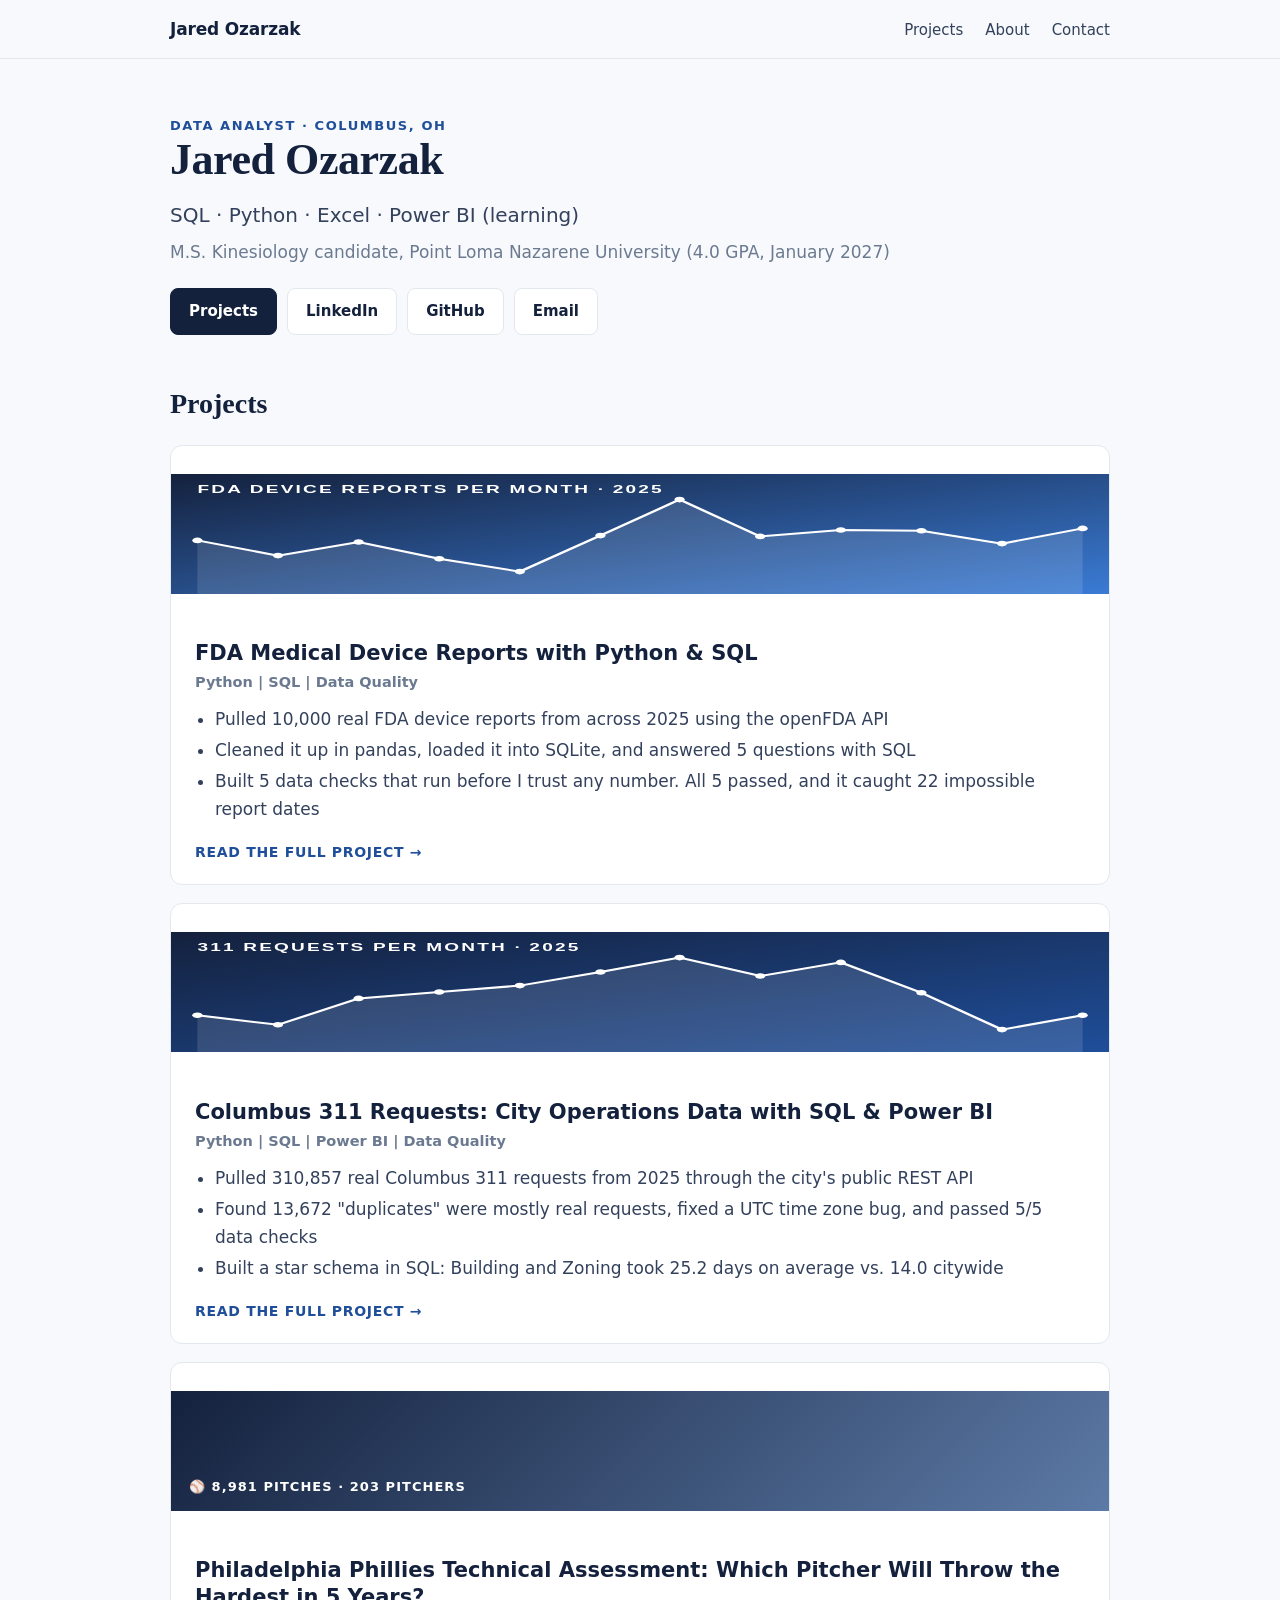
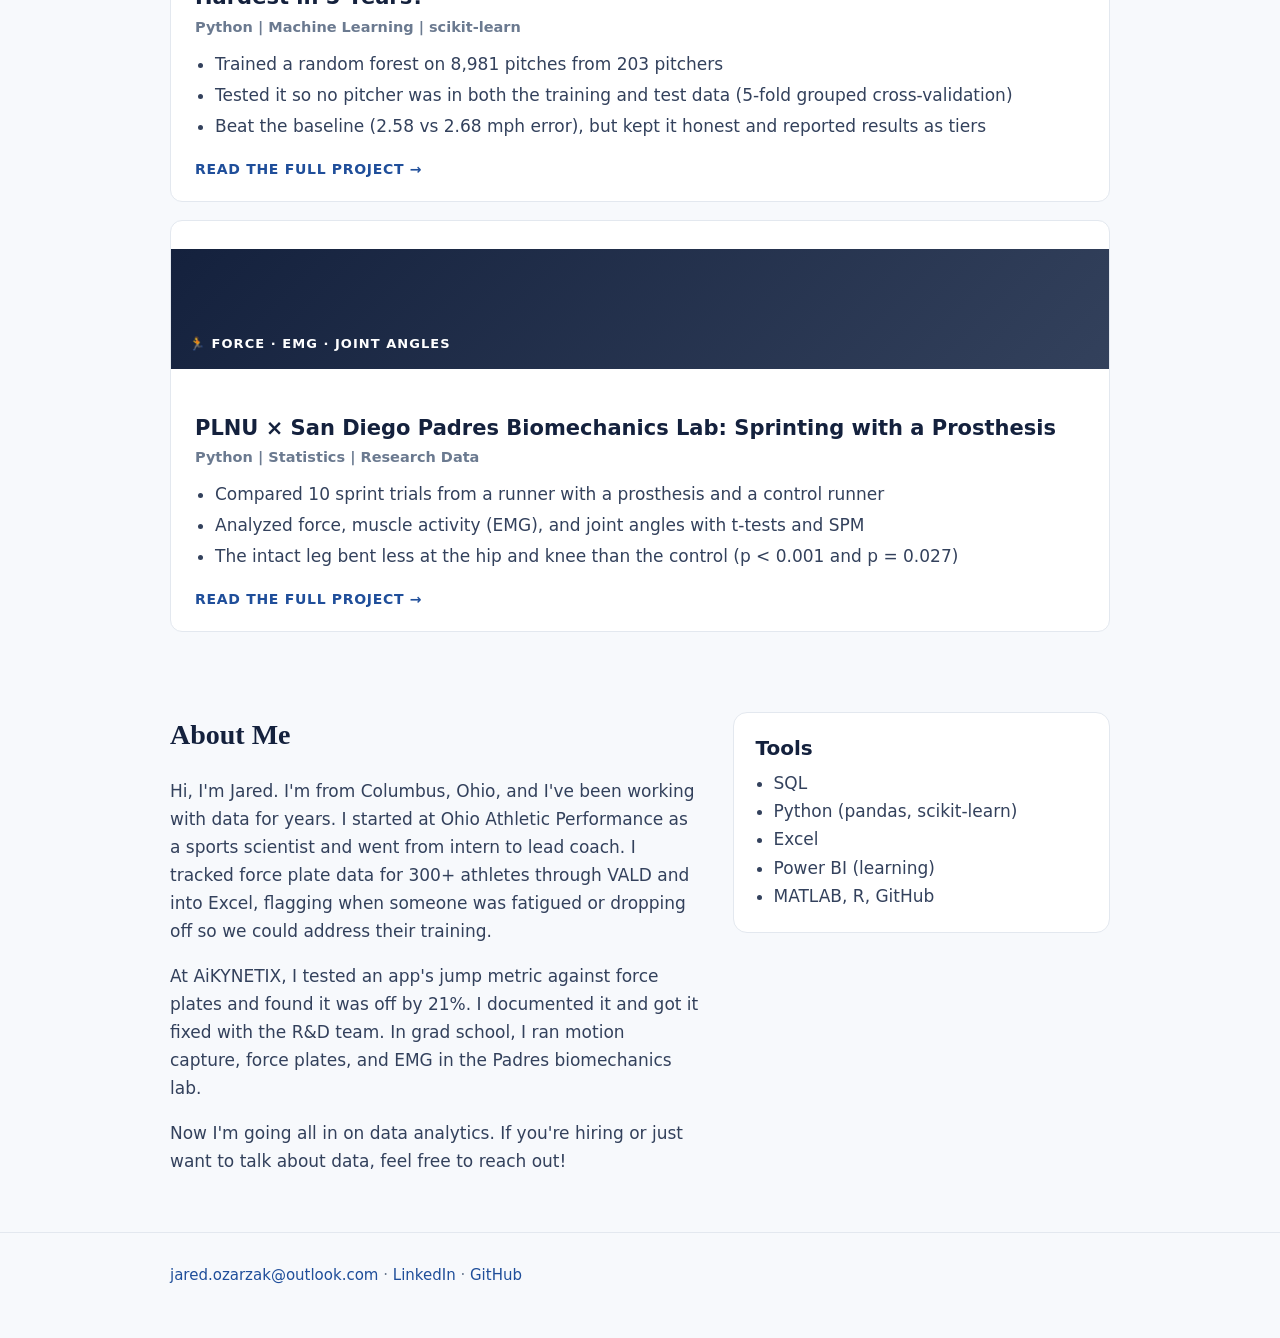
==== index.html @ 0d574fae "Update index.html" ====
<!doctype html><html lang="en"><head><meta charset="utf-8"><meta name="viewport" content="width=device-width,initial-scale=1">
<title>Jared Ozarzak | Data Analyst Portfolio</title><meta name="description" content="Jared Ozarzak's data projects: SQL, Python, Excel.">
<link rel="stylesheet" href="style.css"><style>.proj{padding:0;overflow:hidden}.proj>*:not(.pthumb){margin-left:24px;margin-right:24px}.proj>h3{margin-top:18px}.proj>.more{display:inline-block;margin-bottom:20px}.pthumb{display:block;width:100%;height:120px;margin:0}.pban{display:flex;align-items:flex-end;padding:14px 18px;color:#fff;font-weight:700;font-size:13px;letter-spacing:.08em;text-transform:uppercase}</style></head><body>
<nav><div class="wrap"><span class="brand">Jared Ozarzak</span><span class="links"><a href="#projects">Projects</a><a href="#about">About</a><a href="#contact">Contact</a></span></div></nav>

<header class="intro"><div class="wrap">
<div class="eyebrow">Data Analyst · Columbus, OH</div>
<h1>Jared Ozarzak</h1>
<p class="lead" style="margin:0 0 6px">SQL · Python · Excel · Power BI (learning)</p>
<p style="margin:0 0 22px;color:var(--muted)">M.S. Kinesiology candidate, Point Loma Nazarene University (4.0 GPA, January 2027)</p>
<div class="btns" style="margin-top:0"><a class="btn primary" href="#projects">Projects</a><a class="btn" href="https://www.linkedin.com/in/jared-ozarzak">LinkedIn</a><a class="btn" href="https://github.com/JaredOzarzak">GitHub</a><a class="btn" href="mailto:jared.ozarzak@outlook.com">Email</a></div>
</div></header>

<section id="projects" style="padding-top:20px"><div class="wrap"><h2>Projects</h2><div class="plist">

<div class="proj"><a href="fda.html" aria-hidden="true" tabindex="-1"><svg class="pthumb" viewBox="0 0 640 150" preserveAspectRatio="none" role="img" aria-label="Monthly FDA device reports, 2025"><defs><linearGradient id="g3a7bd5" x1="0" y1="0" x2="1" y2="1"><stop offset="0" stop-color="#14213d"/><stop offset="1" stop-color="#3a7bd5"/></linearGradient></defs><rect width="640" height="150" fill="url(#g3a7bd5)"/><path d="M18,83 L73,102 L128,85 L183,106 L238,122 L293,77 L347,32 L402,78 L457,70 L512,71 L567,87 L622,68 L622,150 L18,150 Z" fill="#fff" opacity=".12"/><path d="M18,83 L73,102 L128,85 L183,106 L238,122 L293,77 L347,32 L402,78 L457,70 L512,71 L567,87 L622,68" fill="none" stroke="#fff" stroke-width="2.5"/><circle cx="18" cy="83" r="3.5" fill="#fff"/><circle cx="73" cy="102" r="3.5" fill="#fff"/><circle cx="128" cy="85" r="3.5" fill="#fff"/><circle cx="183" cy="106" r="3.5" fill="#fff"/><circle cx="238" cy="122" r="3.5" fill="#fff"/><circle cx="293" cy="77" r="3.5" fill="#fff"/><circle cx="347" cy="32" r="3.5" fill="#fff"/><circle cx="402" cy="78" r="3.5" fill="#fff"/><circle cx="457" cy="70" r="3.5" fill="#fff"/><circle cx="512" cy="71" r="3.5" fill="#fff"/><circle cx="567" cy="87" r="3.5" fill="#fff"/><circle cx="622" cy="68" r="3.5" fill="#fff"/><text x="18" y="24" fill="#fff" font-size="13" font-weight="700" letter-spacing="1.5" font-family="Arial">FDA DEVICE REPORTS PER MONTH · 2025</text></svg></a><h3>FDA Medical Device Reports with Python &amp; SQL</h3>
<div class="tools">Python | SQL | Data Quality</div>
<ul><li>Pulled 10,000 real FDA device reports from across 2025 using the openFDA API</li>
<li>Cleaned it up in pandas, loaded it into SQLite, and answered 5 questions with SQL</li>
<li>Built 5 data checks that run before I trust any number. All 5 passed, and it caught 22 impossible report dates</li></ul>
<a class="more" href="fda.html">Read the full project →</a></div>

<div class="proj"><a href="311.html" aria-hidden="true" tabindex="-1"><svg class="pthumb" viewBox="0 0 640 150" preserveAspectRatio="none" role="img" aria-label="Monthly Columbus 311 requests, 2025"><defs><linearGradient id="g1f4e9a" x1="0" y1="0" x2="1" y2="1"><stop offset="0" stop-color="#14213d"/><stop offset="1" stop-color="#1f4e9a"/></linearGradient></defs><rect width="640" height="150" fill="url(#g1f4e9a)"/><path d="M18,104 L73,116 L128,83 L183,75 L238,67 L293,50 L347,32 L402,55 L457,38 L512,76 L567,122 L622,104 L622,150 L18,150 Z" fill="#fff" opacity=".12"/><path d="M18,104 L73,116 L128,83 L183,75 L238,67 L293,50 L347,32 L402,55 L457,38 L512,76 L567,122 L622,104" fill="none" stroke="#fff" stroke-width="2.5"/><circle cx="18" cy="104" r="3.5" fill="#fff"/><circle cx="73" cy="116" r="3.5" fill="#fff"/><circle cx="128" cy="83" r="3.5" fill="#fff"/><circle cx="183" cy="75" r="3.5" fill="#fff"/><circle cx="238" cy="67" r="3.5" fill="#fff"/><circle cx="293" cy="50" r="3.5" fill="#fff"/><circle cx="347" cy="32" r="3.5" fill="#fff"/><circle cx="402" cy="55" r="3.5" fill="#fff"/><circle cx="457" cy="38" r="3.5" fill="#fff"/><circle cx="512" cy="76" r="3.5" fill="#fff"/><circle cx="567" cy="122" r="3.5" fill="#fff"/><circle cx="622" cy="104" r="3.5" fill="#fff"/><text x="18" y="24" fill="#fff" font-size="13" font-weight="700" letter-spacing="1.5" font-family="Arial">311 REQUESTS PER MONTH · 2025</text></svg></a><h3>Columbus 311 Requests: City Operations Data with SQL &amp; Power BI</h3>
<div class="tools">Python | SQL | Power BI | Data Quality</div>
<ul><li>Pulled 310,857 real Columbus 311 requests from 2025 through the city's public REST API</li>
<li>Found 13,672 "duplicates" were mostly real requests, fixed a UTC time zone bug, and passed 5/5 data checks</li>
<li>Built a star schema in SQL: Building and Zoning took 25.2 days on average vs. 14.0 citywide</li></ul>
<a class="more" href="311.html">Read the full project →</a></div>

<div class="proj"><a href="velocity.html" aria-hidden="true" tabindex="-1"><div class="pthumb pban" style="background:linear-gradient(135deg,#14213d,#5c7aa6)"><span>⚾ 8,981 pitches · 203 pitchers</span></div></a><h3>Philadelphia Phillies Technical Assessment: Which Pitcher Will Throw the Hardest in 5 Years?</h3>
<div class="tools">Python | Machine Learning | scikit-learn</div>
<ul><li>Trained a random forest on 8,981 pitches from 203 pitchers</li>
<li>Tested it so no pitcher was in both the training and test data (5-fold grouped cross-validation)</li>
<li>Beat the baseline (2.58 vs 2.68 mph error), but kept it honest and reported results as tiers</li></ul>
<a class="more" href="velocity.html">Read the full project →</a></div>

<div class="proj"><a href="sprint.html" aria-hidden="true" tabindex="-1"><div class="pthumb pban" style="background:linear-gradient(135deg,#14213d,#33415c)"><span>🏃 Force · EMG · joint angles</span></div></a><h3>PLNU × San Diego Padres Biomechanics Lab: Sprinting with a Prosthesis</h3>
<div class="tools">Python | Statistics | Research Data</div>
<ul><li>Compared 10 sprint trials from a runner with a prosthesis and a control runner</li>
<li>Analyzed force, muscle activity (EMG), and joint angles with t-tests and SPM</li>
<li>The intact leg bent less at the hip and knee than the control (p &lt; 0.001 and p = 0.027)</li></ul>
<a class="more" href="sprint.html">Read the full project →</a></div>

</div></div></section>

<section id="about"><div class="wrap about">
<div><h2>About Me</h2>
<p>Hi, I'm Jared. I'm from Columbus, Ohio, and I've been working with data for years. I started at Ohio Athletic Performance as a sports scientist and went from intern to lead coach. I tracked force plate data for 300+ athletes through VALD and into Excel, flagging when someone was fatigued or dropping off so we could address their training.</p>
<p>At AiKYNETIX, I tested an app's jump metric against force plates and found it was off by 21%. I documented it and got it fixed with the R&amp;D team. In grad school, I ran motion capture, force plates, and EMG in the Padres biomechanics lab.</p>
<p>Now I'm going all in on data analytics. If you're hiring or just want to talk about data, feel free to reach out!</p></div>
<div class="panel"><h3>Tools</h3><ul><li>SQL</li><li>Python (pandas, scikit-learn)</li><li>Excel</li><li>Power BI (learning)</li><li>MATLAB, R, GitHub</li></ul></div>
</div></section>

<footer id="contact"><div class="wrap"><a href="mailto:jared.ozarzak@outlook.com">jared.ozarzak@outlook.com</a> · <a href="https://www.linkedin.com/in/jared-ozarzak">LinkedIn</a> · <a href="https://github.com/JaredOzarzak">GitHub</a></div></footer>
</body></html>
---- style.css ----
:root{--ink:#14213d;--body:#33415c;--muted:#6b7a90;--line:#e3e8ef;--bg:#f7f9fc;--card:#fff;--accent:#1f4e9a;--accent2:#e8eef9}
*{box-sizing:border-box}html{scroll-behavior:smooth}
body{margin:0;font:17px/1.65 "Inter",system-ui,-apple-system,Segoe UI,Arial,sans-serif;color:var(--body);background:var(--bg)}
a{color:var(--accent);text-decoration:none}a:hover{text-decoration:underline}
.wrap{max-width:980px;margin:0 auto;padding:0 20px}
nav{position:sticky;top:0;background:rgba(247,249,252,.92);backdrop-filter:blur(8px);border-bottom:1px solid var(--line);z-index:5}
nav .wrap{display:flex;justify-content:space-between;align-items:center;height:58px}
nav .brand{font-weight:700;color:var(--ink);letter-spacing:-.01em}
nav .links a{margin-left:22px;color:var(--body);font-size:15px}
header.hero{padding:72px 0 48px}
.eyebrow{font-size:13px;letter-spacing:.12em;text-transform:uppercase;color:var(--accent);font-weight:700}
h1{font-family:Georgia,serif;color:var(--ink);font-size:clamp(34px,6vw,52px);line-height:1.1;margin:10px 0 16px;letter-spacing:-.01em}
h2{font-family:Georgia,serif;color:var(--ink);font-size:28px;margin:0 0 18px}
h3{color:var(--ink);font-size:20px;margin:0 0 8px;line-height:1.3}
.lead{font-size:20px;max-width:680px;color:var(--body)}
.btns{display:flex;flex-wrap:wrap;gap:10px;margin-top:26px}
.btn{display:inline-block;padding:10px 18px;border-radius:8px;border:1px solid var(--line);background:#fff;color:var(--ink);font-weight:600;font-size:15px}
.btn.primary{background:var(--ink);color:#fff;border-color:var(--ink)}
.btn:hover{text-decoration:none;transform:translateY(-1px)}
section{padding:40px 0}
.grid{display:grid;grid-template-columns:repeat(auto-fit,minmax(280px,1fr));gap:22px}
.card{background:var(--card);border:1px solid var(--line);border-radius:14px;overflow:hidden;display:flex;flex-direction:column;transition:.15s}
.card:hover{box-shadow:0 10px 30px rgba(20,33,61,.08);transform:translateY(-2px)}
.thumb{height:150px;display:flex;align-items:flex-end;padding:16px;color:#fff;font-weight:700;font-size:14px;letter-spacing:.06em;text-transform:uppercase}
.t1{background:linear-gradient(135deg,#14213d,#1f4e9a)}.t2{background:linear-gradient(135deg,#1f4e9a,#3a7bd5)}.t3{background:linear-gradient(135deg,#33415c,#5c7aa6)}
.card .body{padding:20px;flex:1;display:flex;flex-direction:column}
.card p{margin:0 0 14px;font-size:15.5px}
.tags{display:flex;flex-wrap:wrap;gap:6px;margin:0 0 16px}
.tag{font-size:12.5px;background:var(--accent2);color:var(--accent);padding:3px 9px;border-radius:999px;font-weight:600}
.card .more{margin-top:auto;font-weight:600}
.about{display:grid;grid-template-columns:1.4fr 1fr;gap:34px}
@media(max-width:760px){.about{grid-template-columns:1fr}nav .links a{margin-left:14px}}
.panel{align-self:start;background:#fff;border:1px solid var(--line);border-radius:14px;padding:22px}
.panel ul{margin:0;padding-left:18px}
footer{border-top:1px solid var(--line);padding:30px 0 50px;color:var(--muted);font-size:15px}
/* case study */
article{max-width:760px;margin:0 auto;padding:40px 20px 60px}
article h2{font-size:24px;margin:42px 0 12px}
article .step{font-size:12px;letter-spacing:.12em;text-transform:uppercase;color:var(--muted);font-weight:700;display:block;margin-bottom:4px}
.hero-img{width:100%;border:1px solid var(--line);border-radius:12px;background:#fff;margin:22px 0}
.callout{background:var(--accent2);border-left:4px solid var(--accent);padding:16px 18px;border-radius:8px;margin:18px 0}
pre{background:#14213d;color:#e8eef9;padding:16px;border-radius:10px;overflow-x:auto;font-size:14px;line-height:1.5}
.fill{background:#fff3b0;padding:0 4px;border-radius:4px;font-weight:700}
table{border-collapse:collapse;width:100%;font-size:15px;margin:12px 0}td,th{border-bottom:1px solid var(--line);padding:8px 6px;text-align:left}
.back{font-weight:600}
/* v2: simple intro + project list (Avery example style) */
.intro{padding:56px 0 26px}.intro h1{font-size:clamp(32px,5vw,44px);margin:0 0 14px}
.facts{list-style:none;padding:0;margin:0 0 22px;font-size:17px}.facts li{margin:4px 0}
.plist{display:flex;flex-direction:column;gap:18px}
.proj{background:#fff;border:1px solid var(--line);border-radius:12px;padding:22px 24px}
.proj h3{font-size:21px;margin:0 0 4px}.proj .tools{color:var(--muted);font-size:14.5px;font-weight:600;margin-bottom:10px}
.proj ul{margin:0 0 14px;padding-left:20px}.proj li{margin:3px 0}
.proj .more{font-weight:700;font-size:14px;letter-spacing:.05em;text-transform:uppercase}
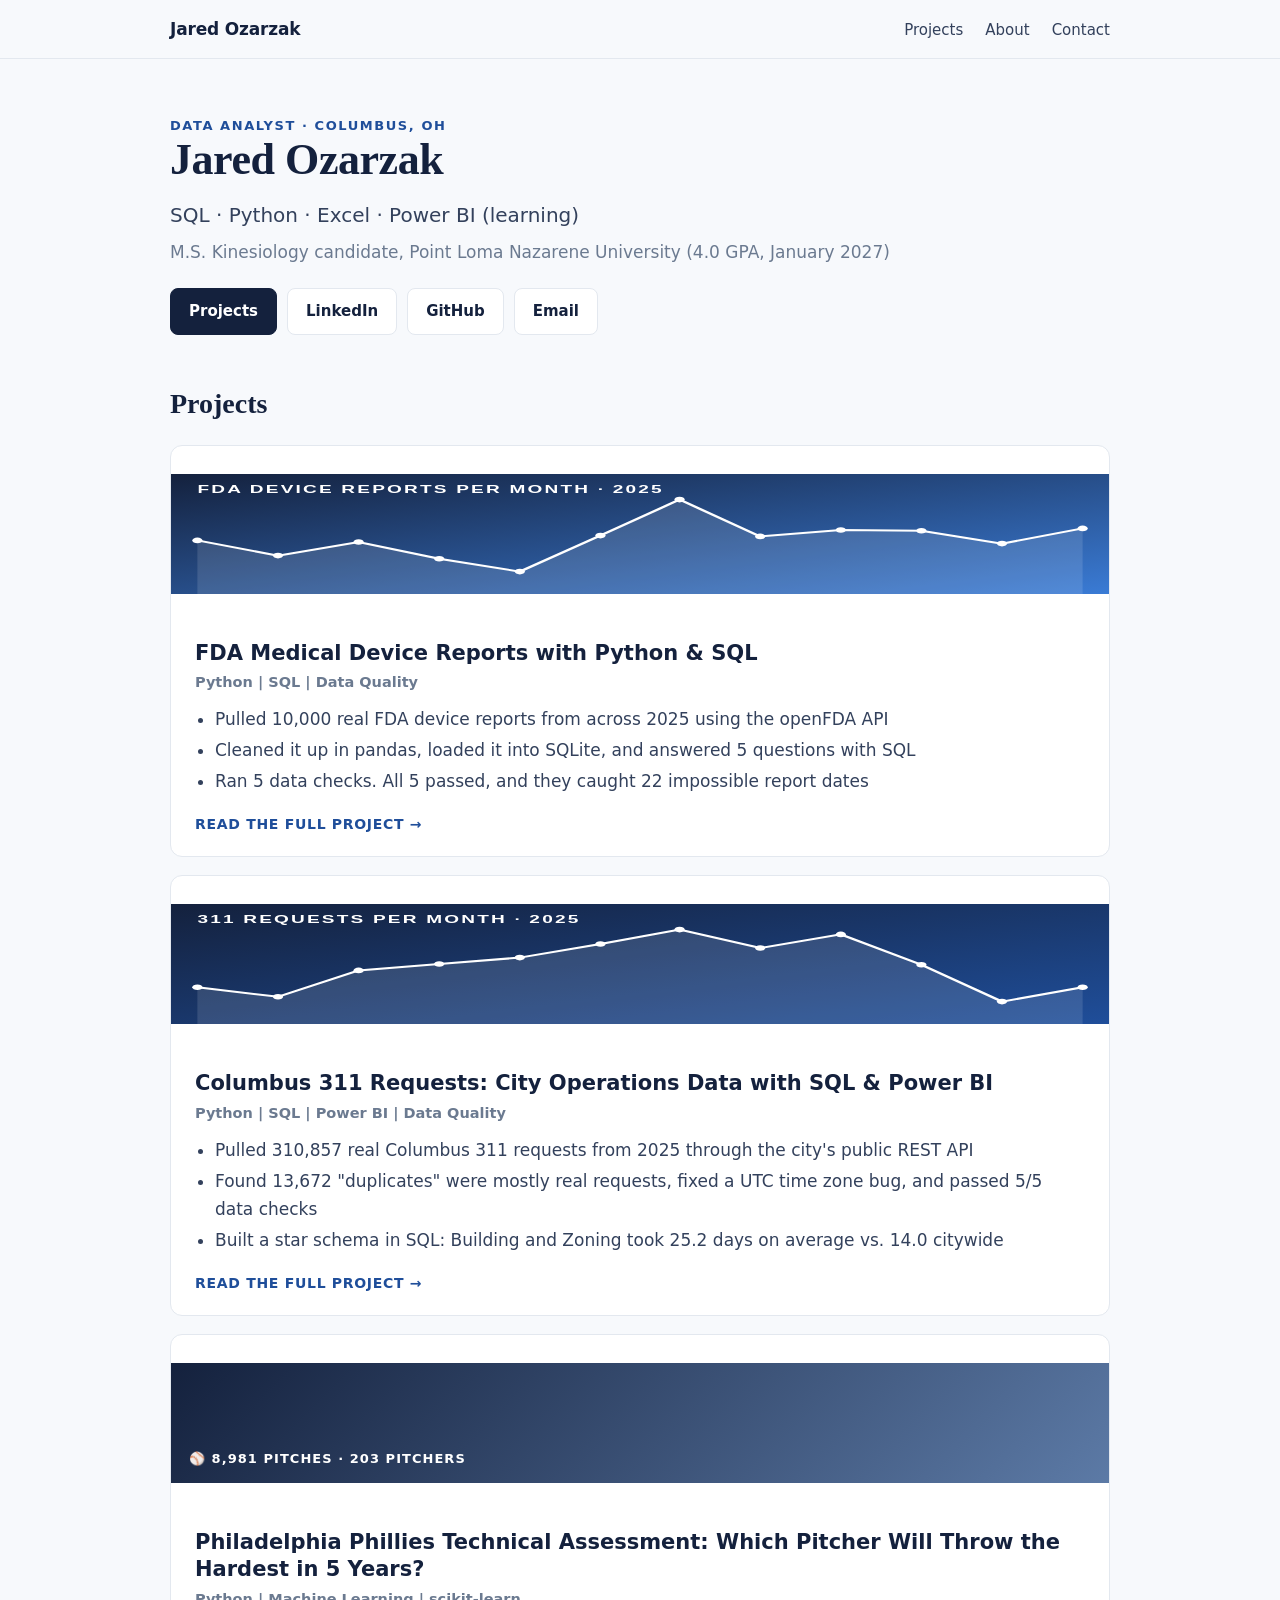
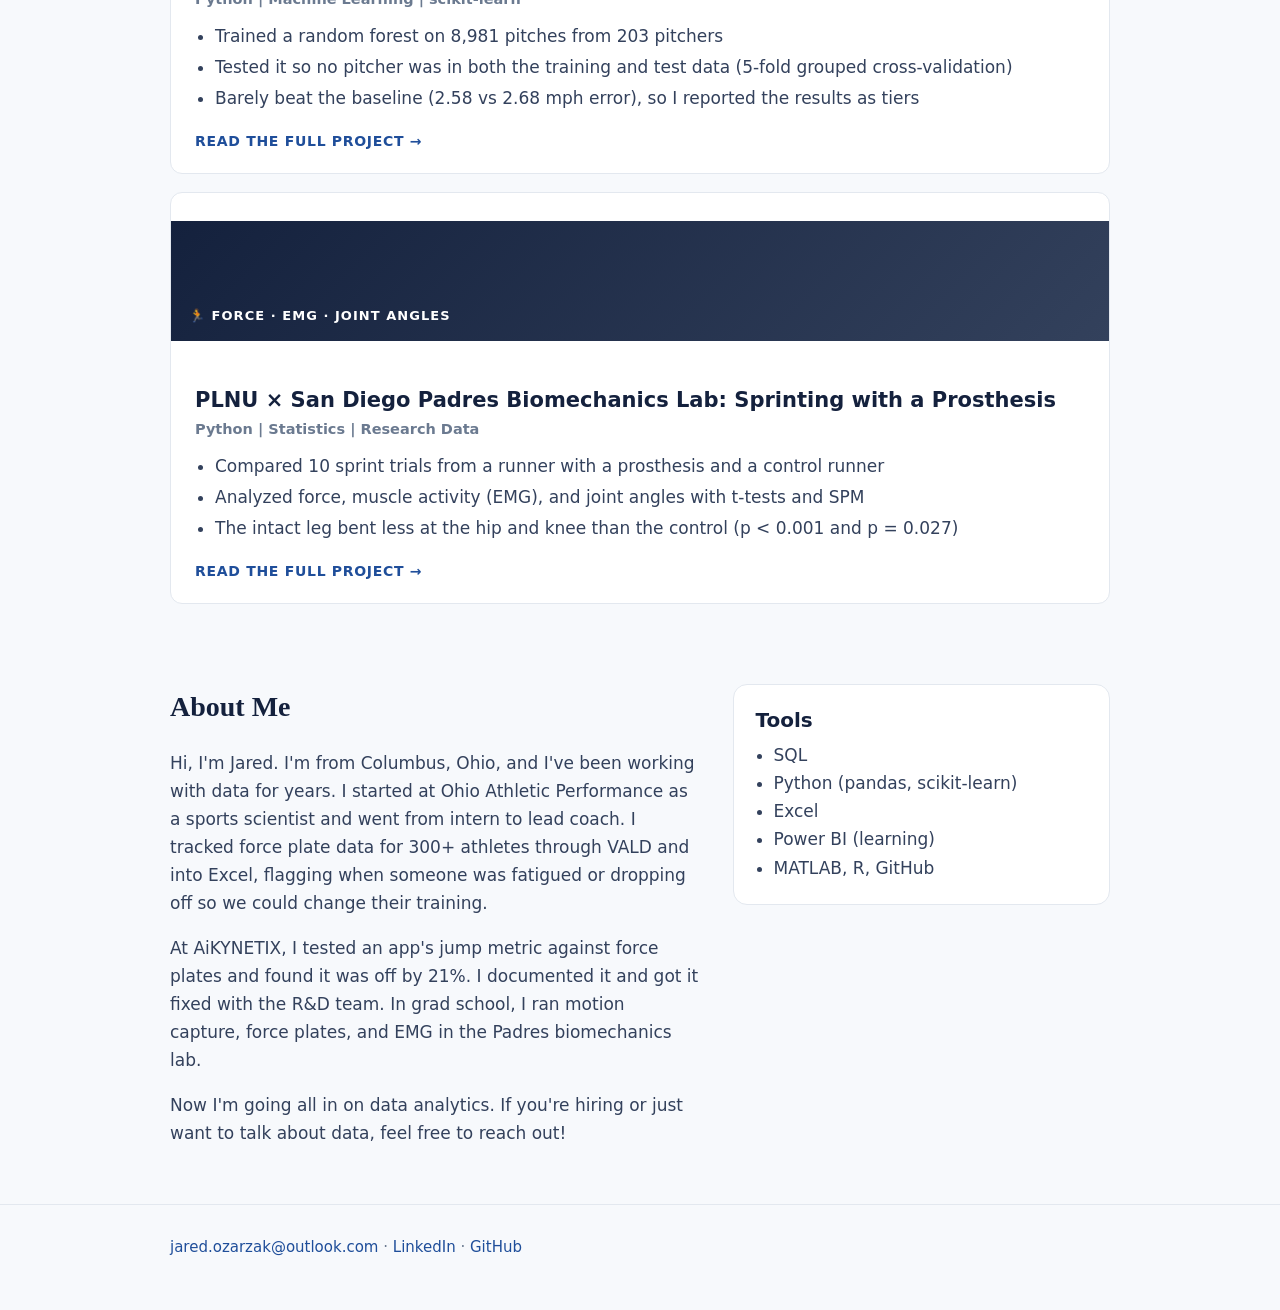
==== commit 0d8e7822: "Update index.html" ====
--- a/index.html
+++ b/index.html
@@ -17,7 +17,7 @@
 <div class="tools">Python | SQL | Data Quality</div>
 <ul><li>Pulled 10,000 real FDA device reports from across 2025 using the openFDA API</li>
 <li>Cleaned it up in pandas, loaded it into SQLite, and answered 5 questions with SQL</li>
-<li>Built 5 data checks that run before I trust any number. All 5 passed, and it caught 22 impossible report dates</li></ul>
+<li>Ran 5 data checks. All 5 passed, and they caught 22 impossible report dates</li></ul>
 <a class="more" href="fda.html">Read the full project →</a></div>
 
 <div class="proj"><a href="311.html" aria-hidden="true" tabindex="-1"><svg class="pthumb" viewBox="0 0 640 150" preserveAspectRatio="none" role="img" aria-label="Monthly Columbus 311 requests, 2025"><defs><linearGradient id="g1f4e9a" x1="0" y1="0" x2="1" y2="1"><stop offset="0" stop-color="#14213d"/><stop offset="1" stop-color="#1f4e9a"/></linearGradient></defs><rect width="640" height="150" fill="url(#g1f4e9a)"/><path d="M18,104 L73,116 L128,83 L183,75 L238,67 L293,50 L347,32 L402,55 L457,38 L512,76 L567,122 L622,104 L622,150 L18,150 Z" fill="#fff" opacity=".12"/><path d="M18,104 L73,116 L128,83 L183,75 L238,67 L293,50 L347,32 L402,55 L457,38 L512,76 L567,122 L622,104" fill="none" stroke="#fff" stroke-width="2.5"/><circle cx="18" cy="104" r="3.5" fill="#fff"/><circle cx="73" cy="116" r="3.5" fill="#fff"/><circle cx="128" cy="83" r="3.5" fill="#fff"/><circle cx="183" cy="75" r="3.5" fill="#fff"/><circle cx="238" cy="67" r="3.5" fill="#fff"/><circle cx="293" cy="50" r="3.5" fill="#fff"/><circle cx="347" cy="32" r="3.5" fill="#fff"/><circle cx="402" cy="55" r="3.5" fill="#fff"/><circle cx="457" cy="38" r="3.5" fill="#fff"/><circle cx="512" cy="76" r="3.5" fill="#fff"/><circle cx="567" cy="122" r="3.5" fill="#fff"/><circle cx="622" cy="104" r="3.5" fill="#fff"/><text x="18" y="24" fill="#fff" font-size="13" font-weight="700" letter-spacing="1.5" font-family="Arial">311 REQUESTS PER MONTH · 2025</text></svg></a><h3>Columbus 311 Requests: City Operations Data with SQL &amp; Power BI</h3>
@@ -31,7 +31,7 @@
 <div class="tools">Python | Machine Learning | scikit-learn</div>
 <ul><li>Trained a random forest on 8,981 pitches from 203 pitchers</li>
 <li>Tested it so no pitcher was in both the training and test data (5-fold grouped cross-validation)</li>
-<li>Beat the baseline (2.58 vs 2.68 mph error), but kept it honest and reported results as tiers</li></ul>
+<li>Barely beat the baseline (2.58 vs 2.68 mph error), so I reported the results as tiers</li></ul>
 <a class="more" href="velocity.html">Read the full project →</a></div>
 
 <div class="proj"><a href="sprint.html" aria-hidden="true" tabindex="-1"><div class="pthumb pban" style="background:linear-gradient(135deg,#14213d,#33415c)"><span>🏃 Force · EMG · joint angles</span></div></a><h3>PLNU × San Diego Padres Biomechanics Lab: Sprinting with a Prosthesis</h3>
@@ -45,7 +45,7 @@
 
 <section id="about"><div class="wrap about">
 <div><h2>About Me</h2>
-<p>Hi, I'm Jared. I'm from Columbus, Ohio, and I've been working with data for years. I started at Ohio Athletic Performance as a sports scientist and went from intern to lead coach. I tracked force plate data for 300+ athletes through VALD and into Excel, flagging when someone was fatigued or dropping off so we could address their training.</p>
+<p>Hi, I'm Jared. I'm from Columbus, Ohio, and I've been working with data for years. I started at Ohio Athletic Performance as a sports scientist and went from intern to lead coach. I tracked force plate data for 300+ athletes through VALD and into Excel, flagging when someone was fatigued or dropping off so we could change their training.</p>
 <p>At AiKYNETIX, I tested an app's jump metric against force plates and found it was off by 21%. I documented it and got it fixed with the R&amp;D team. In grad school, I ran motion capture, force plates, and EMG in the Padres biomechanics lab.</p>
 <p>Now I'm going all in on data analytics. If you're hiring or just want to talk about data, feel free to reach out!</p></div>
 <div class="panel"><h3>Tools</h3><ul><li>SQL</li><li>Python (pandas, scikit-learn)</li><li>Excel</li><li>Power BI (learning)</li><li>MATLAB, R, GitHub</li></ul></div>
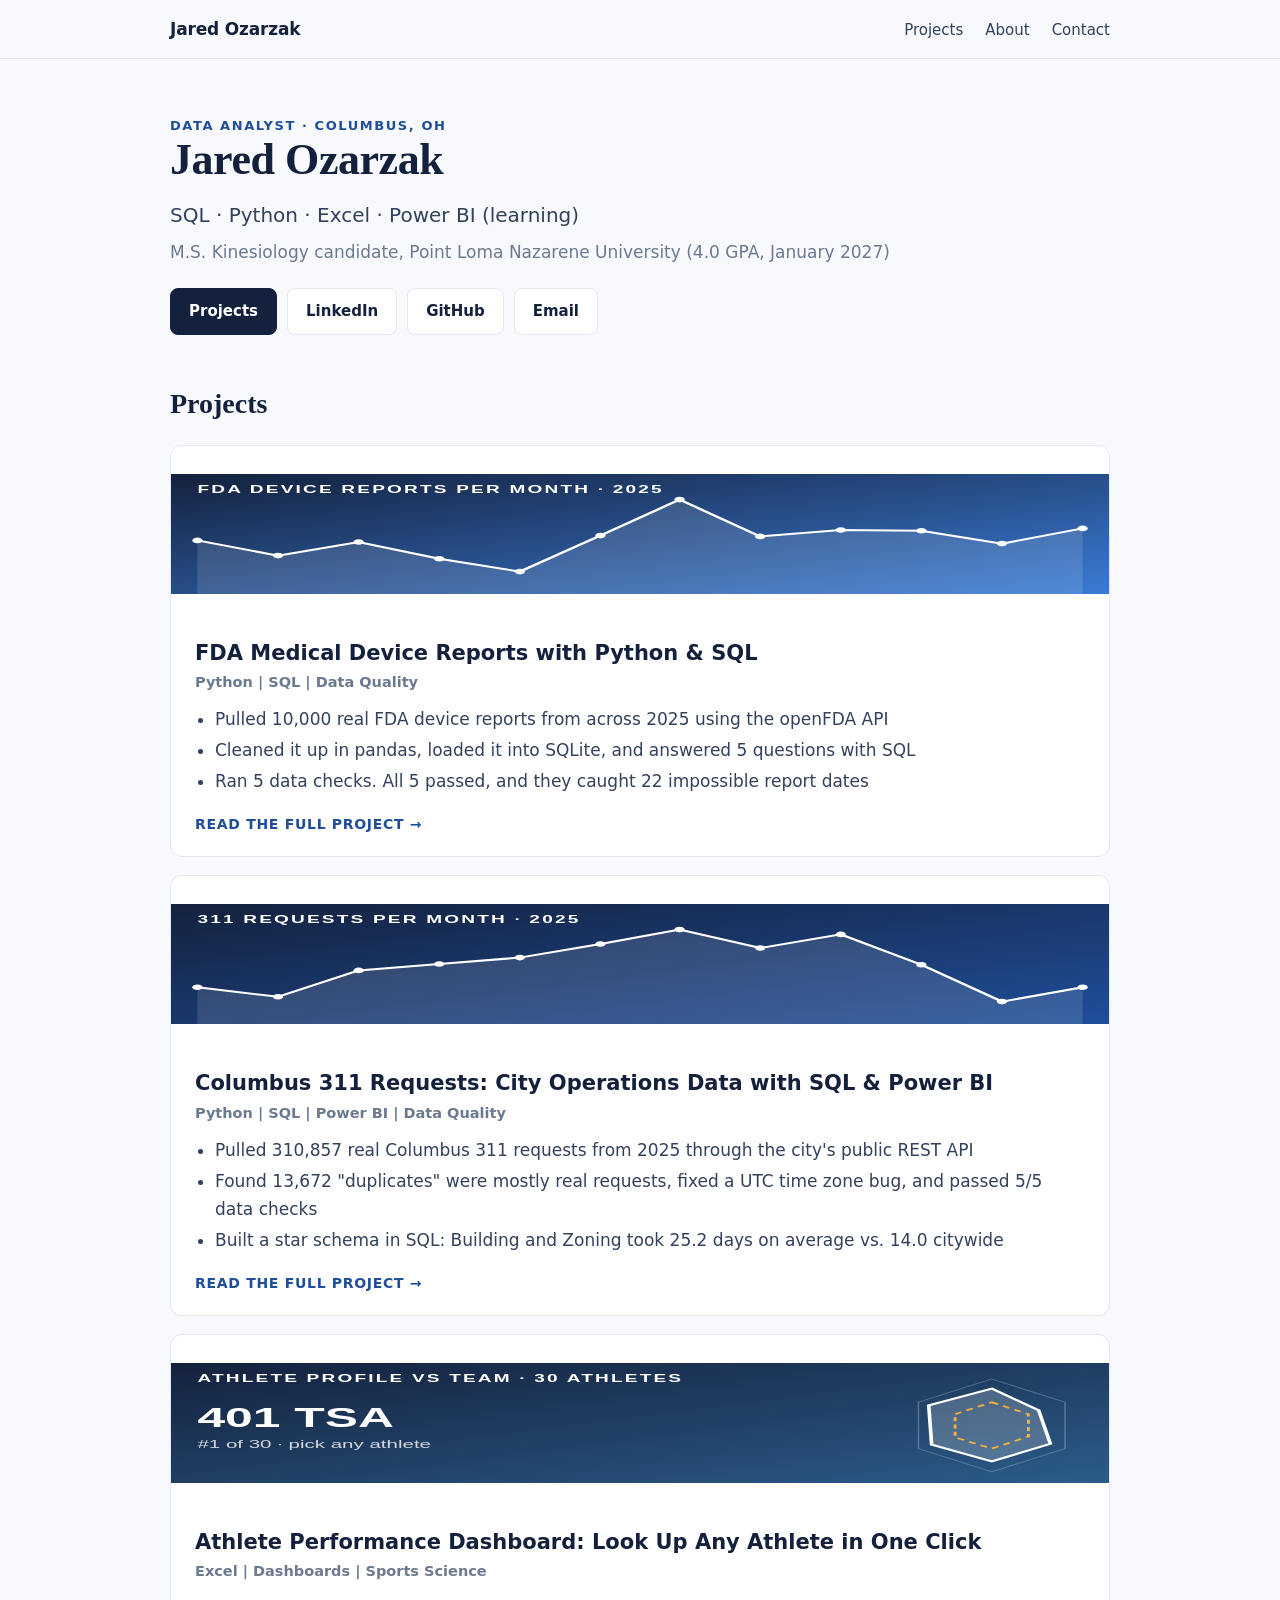
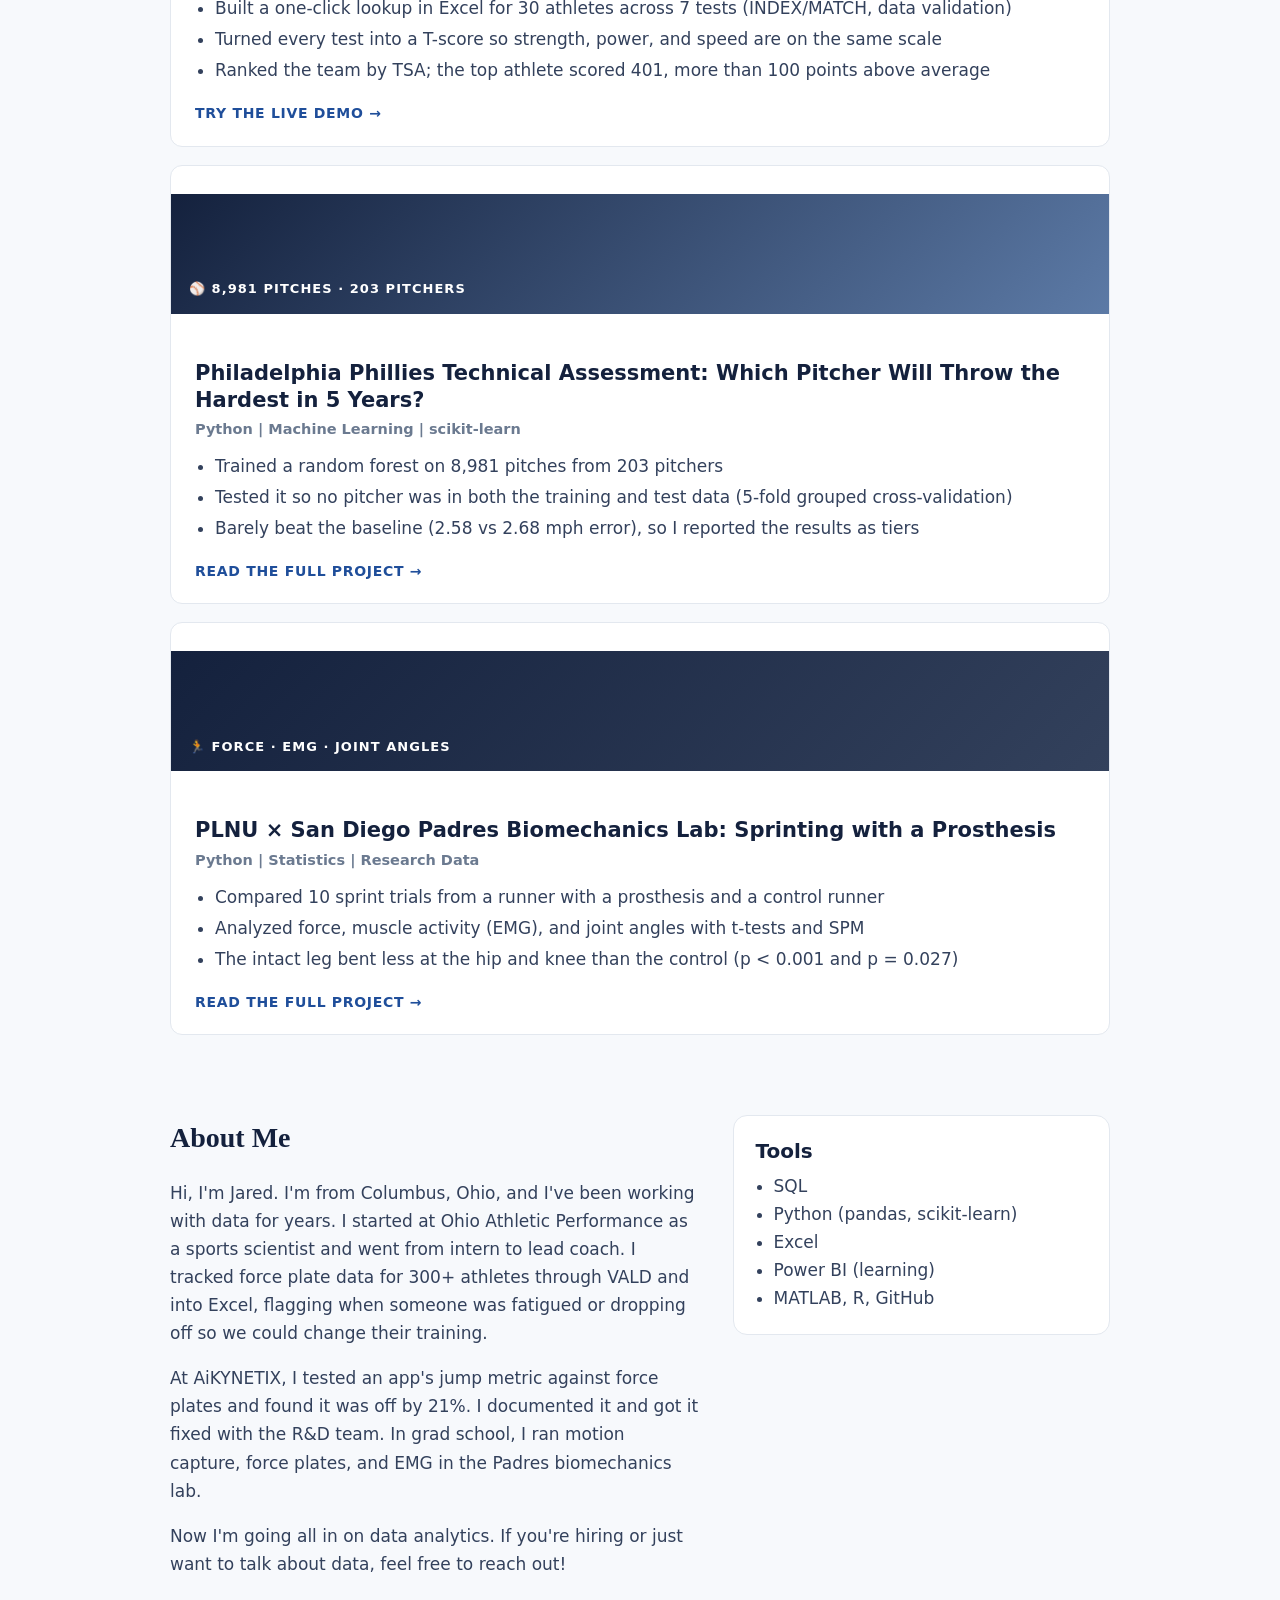
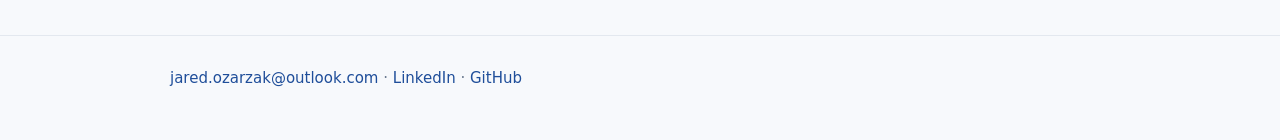
==== commit 6cc2a27a: "Add athlete dashboard card to homepage" ====
--- a/index.html
+++ b/index.html
@@ -27,6 +27,13 @@
 <li>Built a star schema in SQL: Building and Zoning took 25.2 days on average vs. 14.0 citywide</li></ul>
 <a class="more" href="311.html">Read the full project →</a></div>
 
+<div class="proj"><a href="athlete.html" aria-hidden="true" tabindex="-1"><svg class="pthumb" viewBox="0 0 640 150" preserveAspectRatio="none" role="img" aria-label="Athlete T-score profile vs team average"><defs><linearGradient id="g2b5c8a" x1="0" y1="0" x2="1" y2="1"><stop offset="0" stop-color="#14213d"/><stop offset="1" stop-color="#2b5c8a"/></linearGradient></defs><rect width="640" height="150" fill="url(#g2b5c8a)"/><polygon points="560,20 610,49 610,107 560,136 510,107 510,49" fill="none" stroke="#fff" opacity=".25"/><polygon points="560,49 585,64 585,92 560,107 535,93 535,64" fill="none" stroke="#f59e0b" stroke-width="2" stroke-dasharray="5 4"/><polygon points="560,32 592,59 600,101 560,123 519,102 517,53" fill="#fff" fill-opacity=".2" stroke="#fff" stroke-width="2.5"/><text x="18" y="24" fill="#fff" font-size="13" font-weight="700" letter-spacing="1.5" font-family="Arial">ATHLETE PROFILE VS TEAM · 30 ATHLETES</text><text x="18" y="80" fill="#fff" font-size="34" font-weight="700" font-family="Arial">401 TSA</text><text x="18" y="106" fill="#fff" opacity=".8" font-size="14" font-family="Arial">#1 of 30 · pick any athlete</text></svg></a><h3>Athlete Performance Dashboard: Look Up Any Athlete in One Click</h3>
+<div class="tools">Excel | Dashboards | Sports Science</div>
+<ul><li>Built a one-click lookup in Excel for 30 athletes across 7 tests (INDEX/MATCH, data validation)</li>
+<li>Turned every test into a T-score so strength, power, and speed are on the same scale</li>
+<li>Ranked the team by TSA; the top athlete scored 401, more than 100 points above average</li></ul>
+<a class="more" href="athlete.html">Try the live demo →</a></div>
+
 <div class="proj"><a href="velocity.html" aria-hidden="true" tabindex="-1"><div class="pthumb pban" style="background:linear-gradient(135deg,#14213d,#5c7aa6)"><span>⚾ 8,981 pitches · 203 pitchers</span></div></a><h3>Philadelphia Phillies Technical Assessment: Which Pitcher Will Throw the Hardest in 5 Years?</h3>
 <div class="tools">Python | Machine Learning | scikit-learn</div>
 <ul><li>Trained a random forest on 8,981 pitches from 203 pitchers</li>
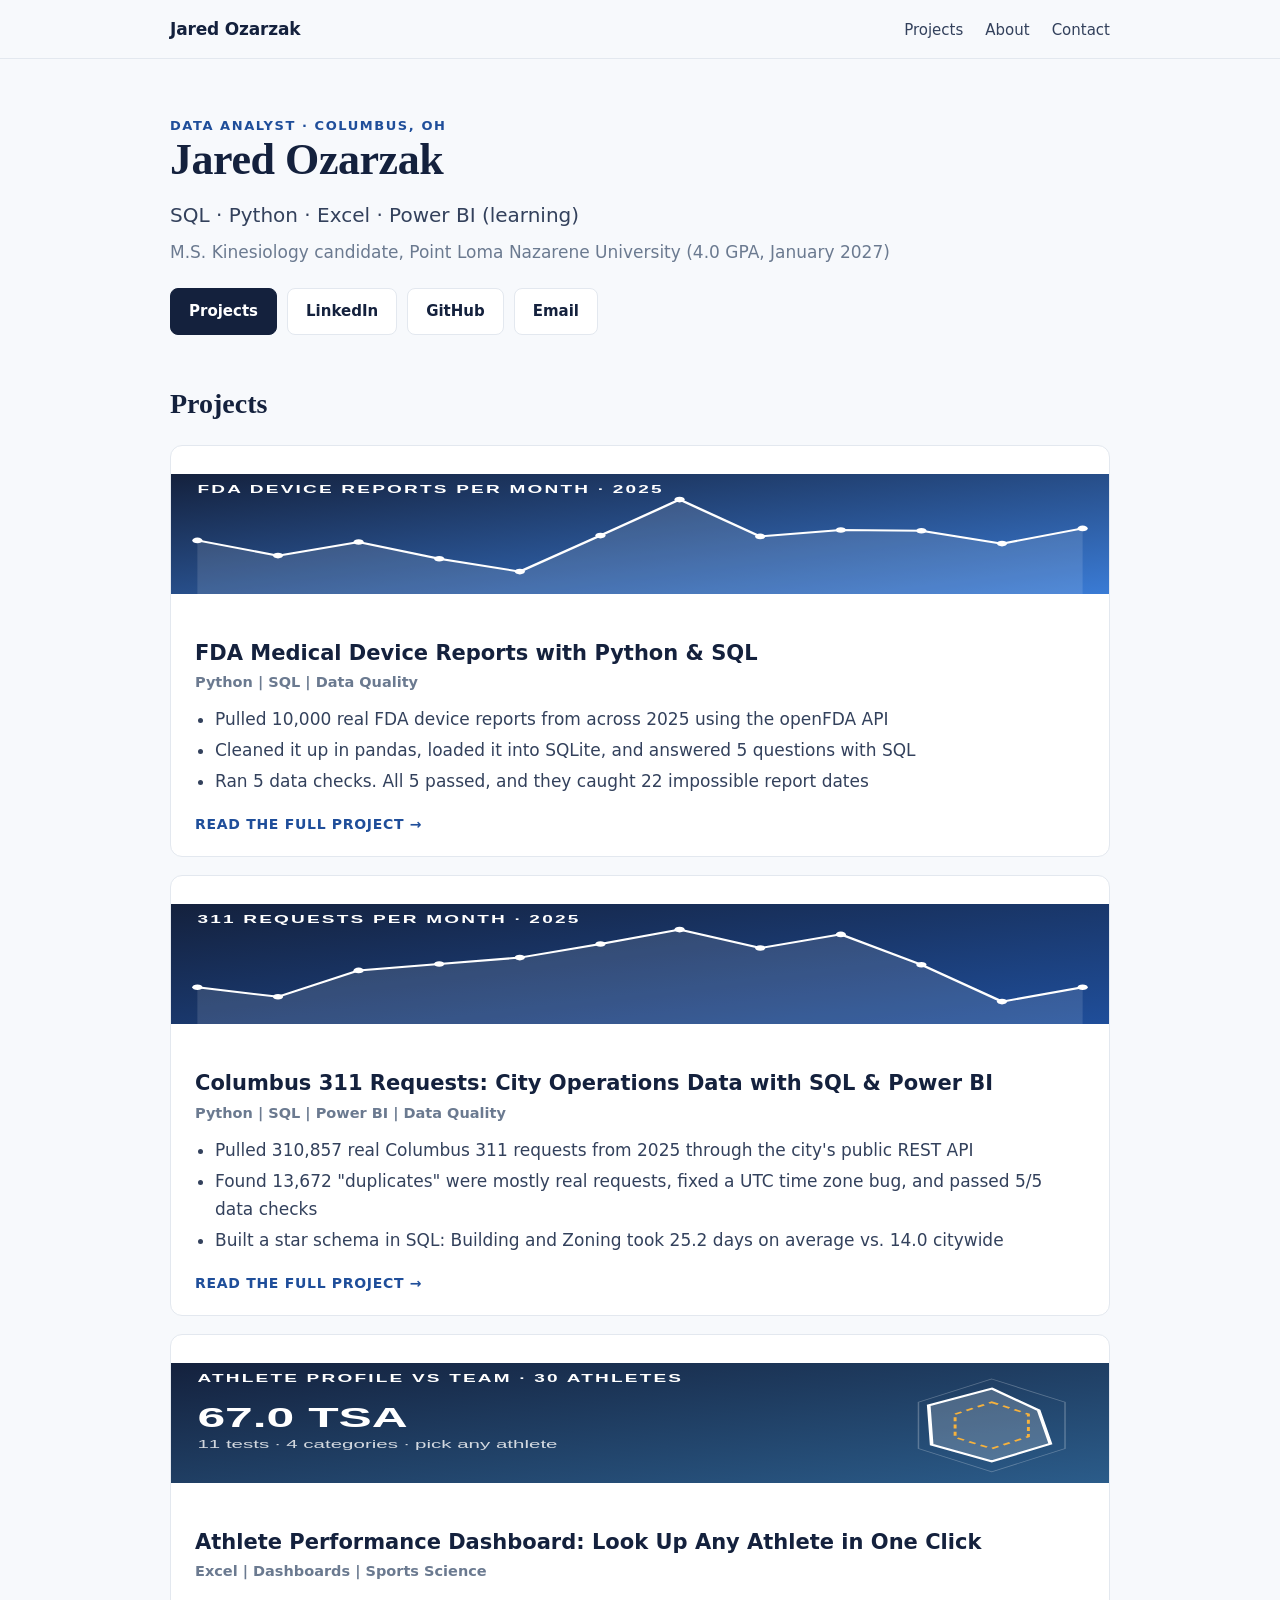
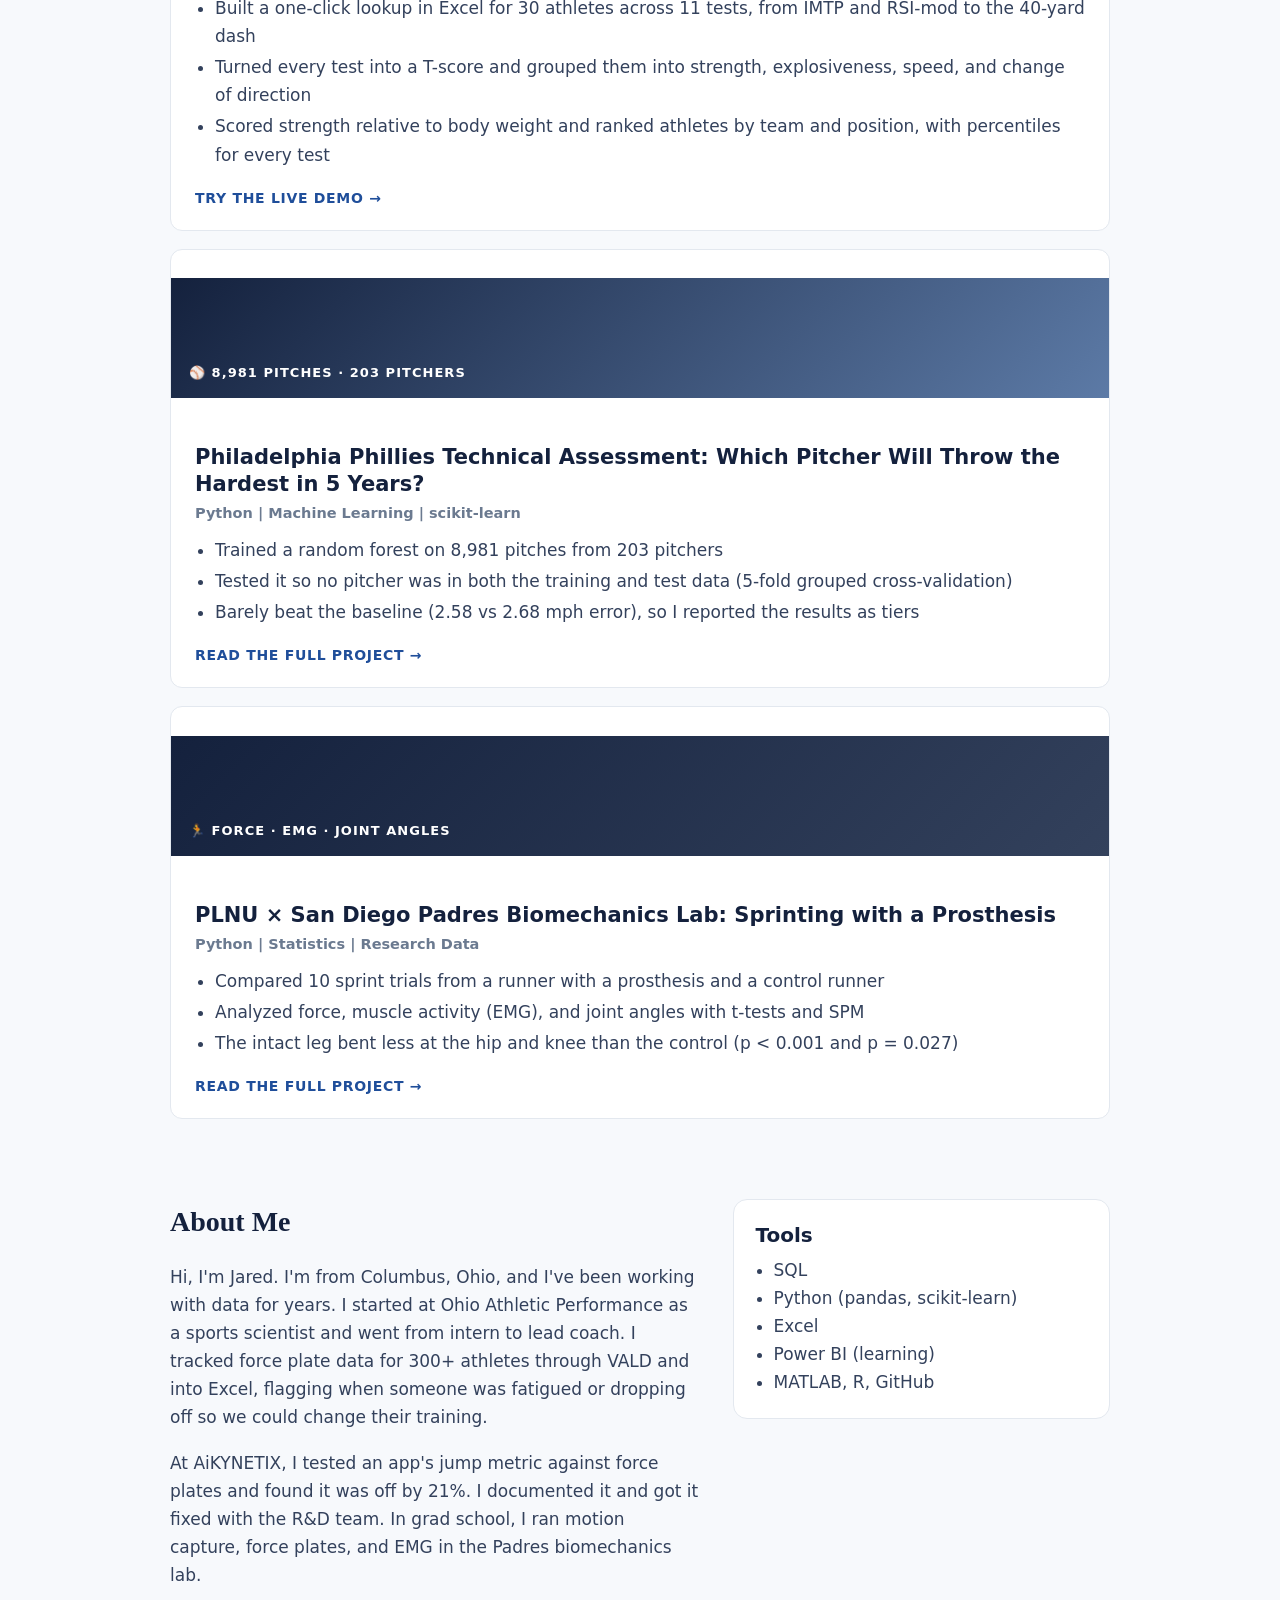
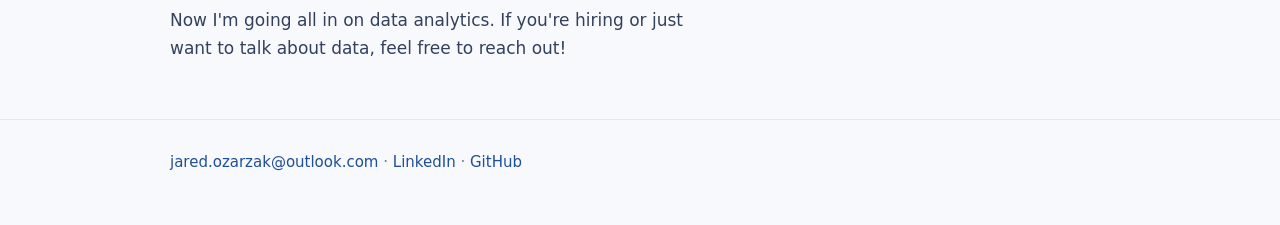
==== commit 8a33214b: "Update athlete dashboard card" ====
--- a/index.html
+++ b/index.html
@@ -27,11 +27,11 @@
 <li>Built a star schema in SQL: Building and Zoning took 25.2 days on average vs. 14.0 citywide</li></ul>
 <a class="more" href="311.html">Read the full project →</a></div>
 
-<div class="proj"><a href="athlete.html" aria-hidden="true" tabindex="-1"><svg class="pthumb" viewBox="0 0 640 150" preserveAspectRatio="none" role="img" aria-label="Athlete T-score profile vs team average"><defs><linearGradient id="g2b5c8a" x1="0" y1="0" x2="1" y2="1"><stop offset="0" stop-color="#14213d"/><stop offset="1" stop-color="#2b5c8a"/></linearGradient></defs><rect width="640" height="150" fill="url(#g2b5c8a)"/><polygon points="560,20 610,49 610,107 560,136 510,107 510,49" fill="none" stroke="#fff" opacity=".25"/><polygon points="560,49 585,64 585,92 560,107 535,93 535,64" fill="none" stroke="#f59e0b" stroke-width="2" stroke-dasharray="5 4"/><polygon points="560,32 592,59 600,101 560,123 519,102 517,53" fill="#fff" fill-opacity=".2" stroke="#fff" stroke-width="2.5"/><text x="18" y="24" fill="#fff" font-size="13" font-weight="700" letter-spacing="1.5" font-family="Arial">ATHLETE PROFILE VS TEAM · 30 ATHLETES</text><text x="18" y="80" fill="#fff" font-size="34" font-weight="700" font-family="Arial">401 TSA</text><text x="18" y="106" fill="#fff" opacity=".8" font-size="14" font-family="Arial">#1 of 30 · pick any athlete</text></svg></a><h3>Athlete Performance Dashboard: Look Up Any Athlete in One Click</h3>
+<div class="proj"><a href="athlete.html" aria-hidden="true" tabindex="-1"><svg class="pthumb" viewBox="0 0 640 150" preserveAspectRatio="none" role="img" aria-label="Athlete T-score profile vs team average"><defs><linearGradient id="g2b5c8a" x1="0" y1="0" x2="1" y2="1"><stop offset="0" stop-color="#14213d"/><stop offset="1" stop-color="#2b5c8a"/></linearGradient></defs><rect width="640" height="150" fill="url(#g2b5c8a)"/><polygon points="560,20 610,49 610,107 560,136 510,107 510,49" fill="none" stroke="#fff" opacity=".25"/><polygon points="560,49 585,64 585,92 560,107 535,93 535,64" fill="none" stroke="#f59e0b" stroke-width="2" stroke-dasharray="5 4"/><polygon points="560,32 592,59 600,101 560,123 519,102 517,53" fill="#fff" fill-opacity=".2" stroke="#fff" stroke-width="2.5"/><text x="18" y="24" fill="#fff" font-size="13" font-weight="700" letter-spacing="1.5" font-family="Arial">ATHLETE PROFILE VS TEAM · 30 ATHLETES</text><text x="18" y="80" fill="#fff" font-size="34" font-weight="700" font-family="Arial">67.0 TSA</text><text x="18" y="106" fill="#fff" opacity=".8" font-size="14" font-family="Arial">11 tests · 4 categories · pick any athlete</text></svg></a><h3>Athlete Performance Dashboard: Look Up Any Athlete in One Click</h3>
 <div class="tools">Excel | Dashboards | Sports Science</div>
-<ul><li>Built a one-click lookup in Excel for 30 athletes across 7 tests (INDEX/MATCH, data validation)</li>
-<li>Turned every test into a T-score so strength, power, and speed are on the same scale</li>
-<li>Ranked the team by TSA; the top athlete scored 401, more than 100 points above average</li></ul>
+<ul><li>Built a one-click lookup in Excel for 30 athletes across 11 tests, from IMTP and RSI-mod to the 40-yard dash</li>
+<li>Turned every test into a T-score and grouped them into strength, explosiveness, speed, and change of direction</li>
+<li>Scored strength relative to body weight and ranked athletes by team and position, with percentiles for every test</li></ul>
 <a class="more" href="athlete.html">Try the live demo →</a></div>
 
 <div class="proj"><a href="velocity.html" aria-hidden="true" tabindex="-1"><div class="pthumb pban" style="background:linear-gradient(135deg,#14213d,#5c7aa6)"><span>⚾ 8,981 pitches · 203 pitchers</span></div></a><h3>Philadelphia Phillies Technical Assessment: Which Pitcher Will Throw the Hardest in 5 Years?</h3>
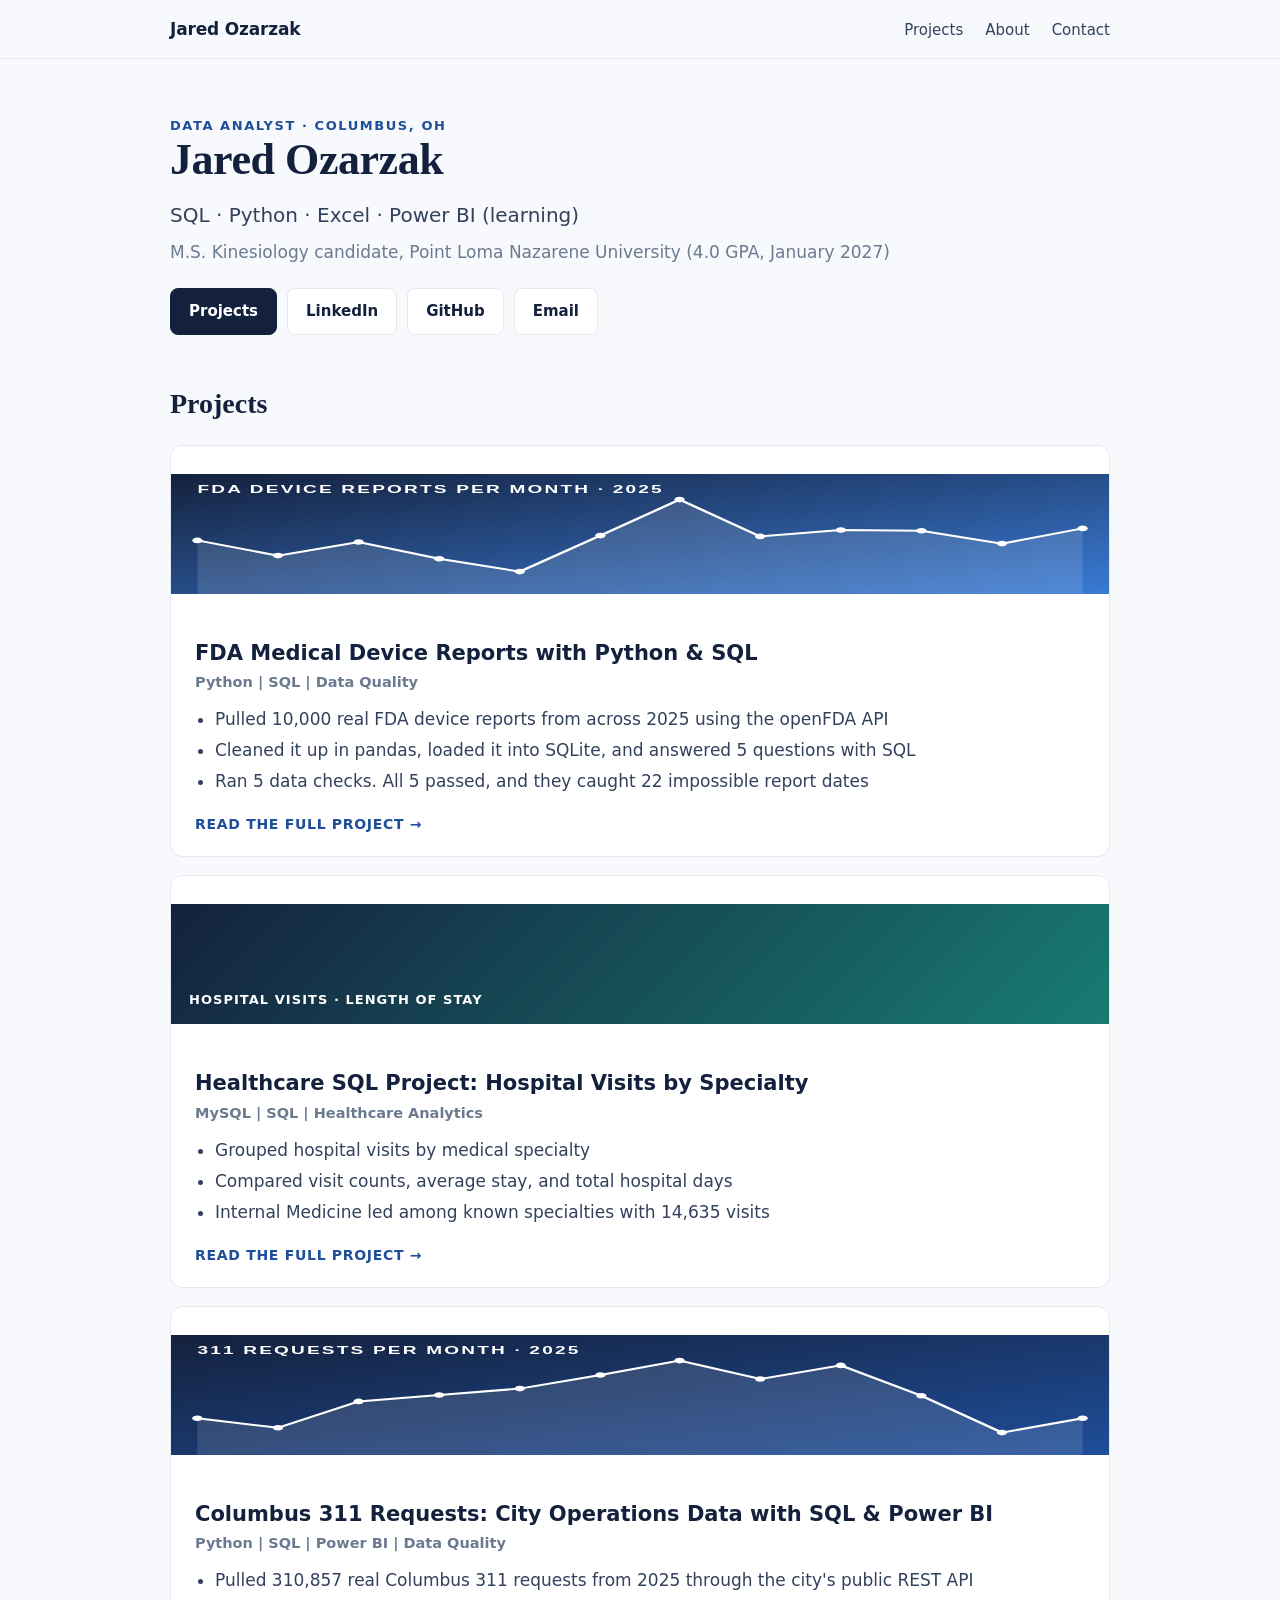
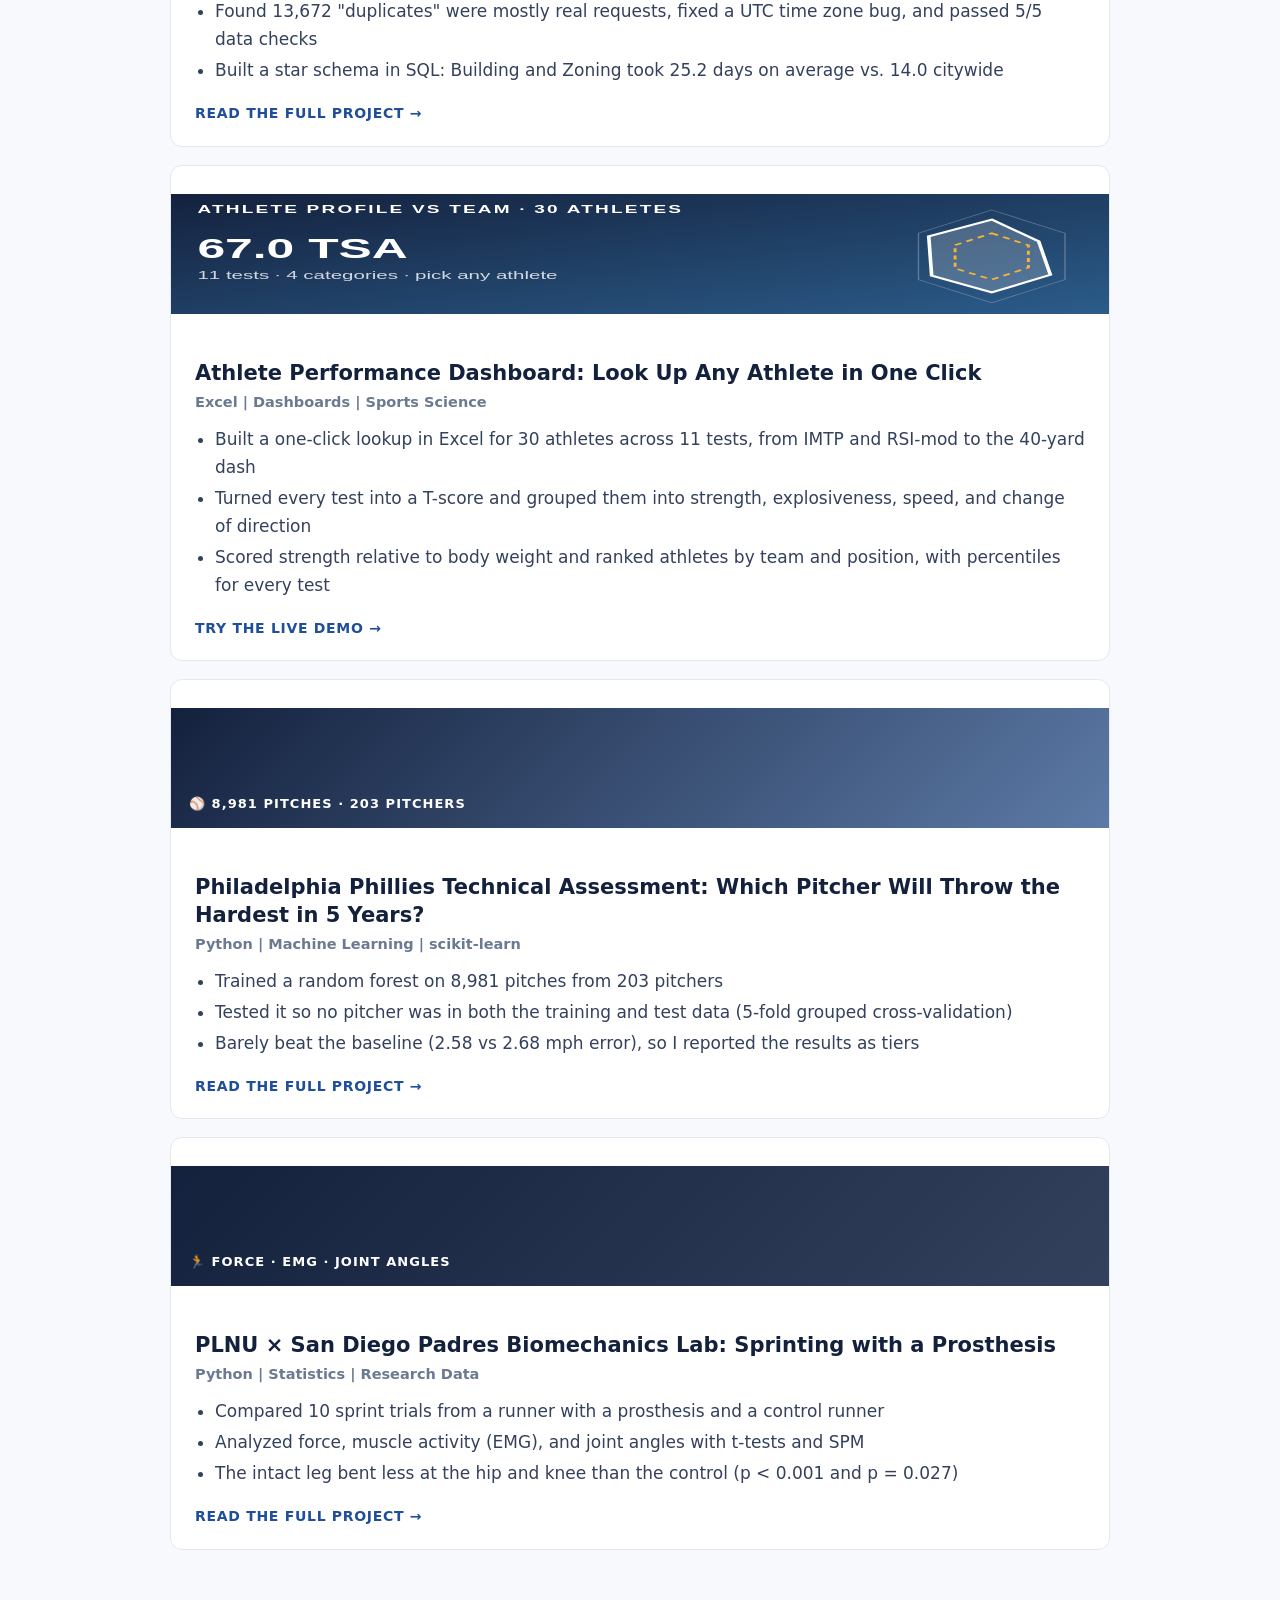
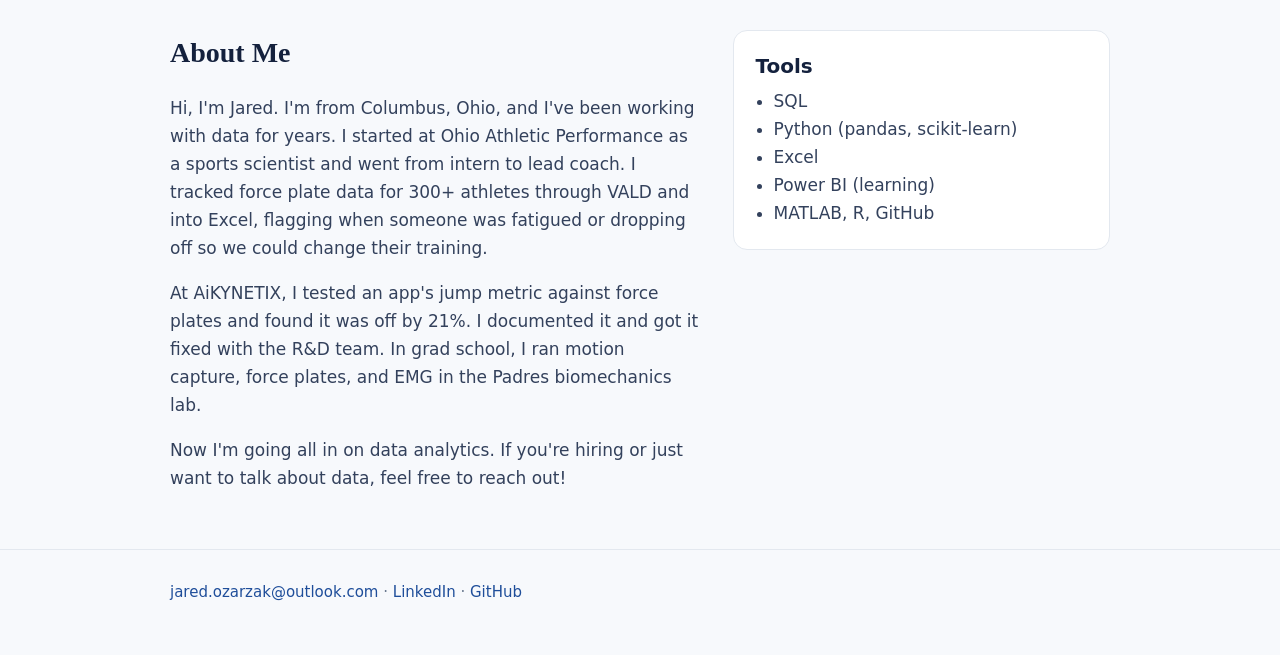
==== commit a65f70b5: "Update index.html" ====
--- a/index.html
+++ b/index.html
@@ -19,7 +19,21 @@
 <li>Cleaned it up in pandas, loaded it into SQLite, and answered 5 questions with SQL</li>
 <li>Ran 5 data checks. All 5 passed, and they caught 22 impossible report dates</li></ul>
 <a class="more" href="fda.html">Read the full project →</a></div>
-
+<div class="proj">
+  <a href="healthcare-sql.html" aria-hidden="true" tabindex="-1">
+    <div class="pthumb pban" style="background:linear-gradient(135deg,#14213d,#187b72)">
+      <span>Hospital visits · Length of stay</span>
+    </div>
+  </a>
+  <h3>Healthcare SQL Project: Hospital Visits by Specialty</h3>
+  <div class="tools">MySQL | SQL | Healthcare Analytics</div>
+  <ul>
+    <li>Grouped hospital visits by medical specialty</li>
+    <li>Compared visit counts, average stay, and total hospital days</li>
+    <li>Internal Medicine led among known specialties with 14,635 visits</li>
+  </ul>
+  <a class="more" href="healthcare-sql.html">Read the full project →</a>
+</div>
 <div class="proj"><a href="311.html" aria-hidden="true" tabindex="-1"><svg class="pthumb" viewBox="0 0 640 150" preserveAspectRatio="none" role="img" aria-label="Monthly Columbus 311 requests, 2025"><defs><linearGradient id="g1f4e9a" x1="0" y1="0" x2="1" y2="1"><stop offset="0" stop-color="#14213d"/><stop offset="1" stop-color="#1f4e9a"/></linearGradient></defs><rect width="640" height="150" fill="url(#g1f4e9a)"/><path d="M18,104 L73,116 L128,83 L183,75 L238,67 L293,50 L347,32 L402,55 L457,38 L512,76 L567,122 L622,104 L622,150 L18,150 Z" fill="#fff" opacity=".12"/><path d="M18,104 L73,116 L128,83 L183,75 L238,67 L293,50 L347,32 L402,55 L457,38 L512,76 L567,122 L622,104" fill="none" stroke="#fff" stroke-width="2.5"/><circle cx="18" cy="104" r="3.5" fill="#fff"/><circle cx="73" cy="116" r="3.5" fill="#fff"/><circle cx="128" cy="83" r="3.5" fill="#fff"/><circle cx="183" cy="75" r="3.5" fill="#fff"/><circle cx="238" cy="67" r="3.5" fill="#fff"/><circle cx="293" cy="50" r="3.5" fill="#fff"/><circle cx="347" cy="32" r="3.5" fill="#fff"/><circle cx="402" cy="55" r="3.5" fill="#fff"/><circle cx="457" cy="38" r="3.5" fill="#fff"/><circle cx="512" cy="76" r="3.5" fill="#fff"/><circle cx="567" cy="122" r="3.5" fill="#fff"/><circle cx="622" cy="104" r="3.5" fill="#fff"/><text x="18" y="24" fill="#fff" font-size="13" font-weight="700" letter-spacing="1.5" font-family="Arial">311 REQUESTS PER MONTH · 2025</text></svg></a><h3>Columbus 311 Requests: City Operations Data with SQL &amp; Power BI</h3>
 <div class="tools">Python | SQL | Power BI | Data Quality</div>
 <ul><li>Pulled 310,857 real Columbus 311 requests from 2025 through the city's public REST API</li>
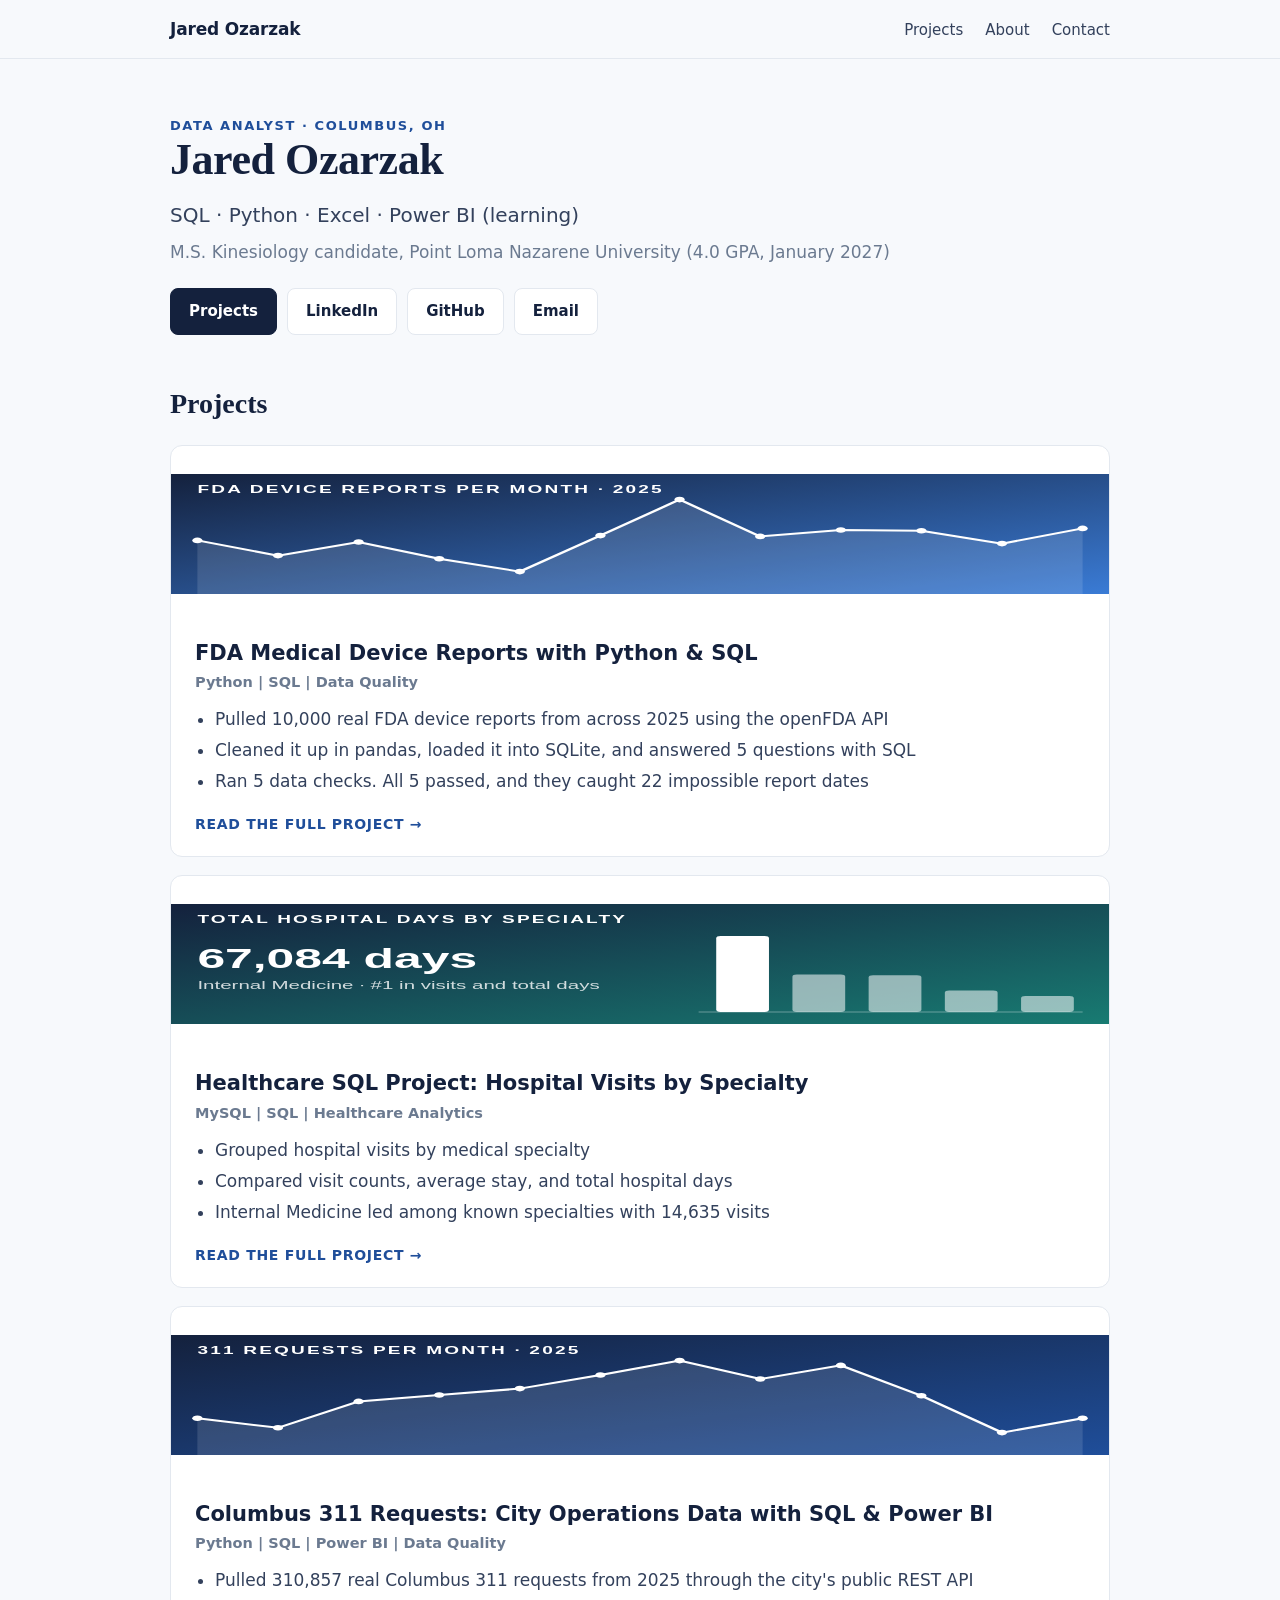
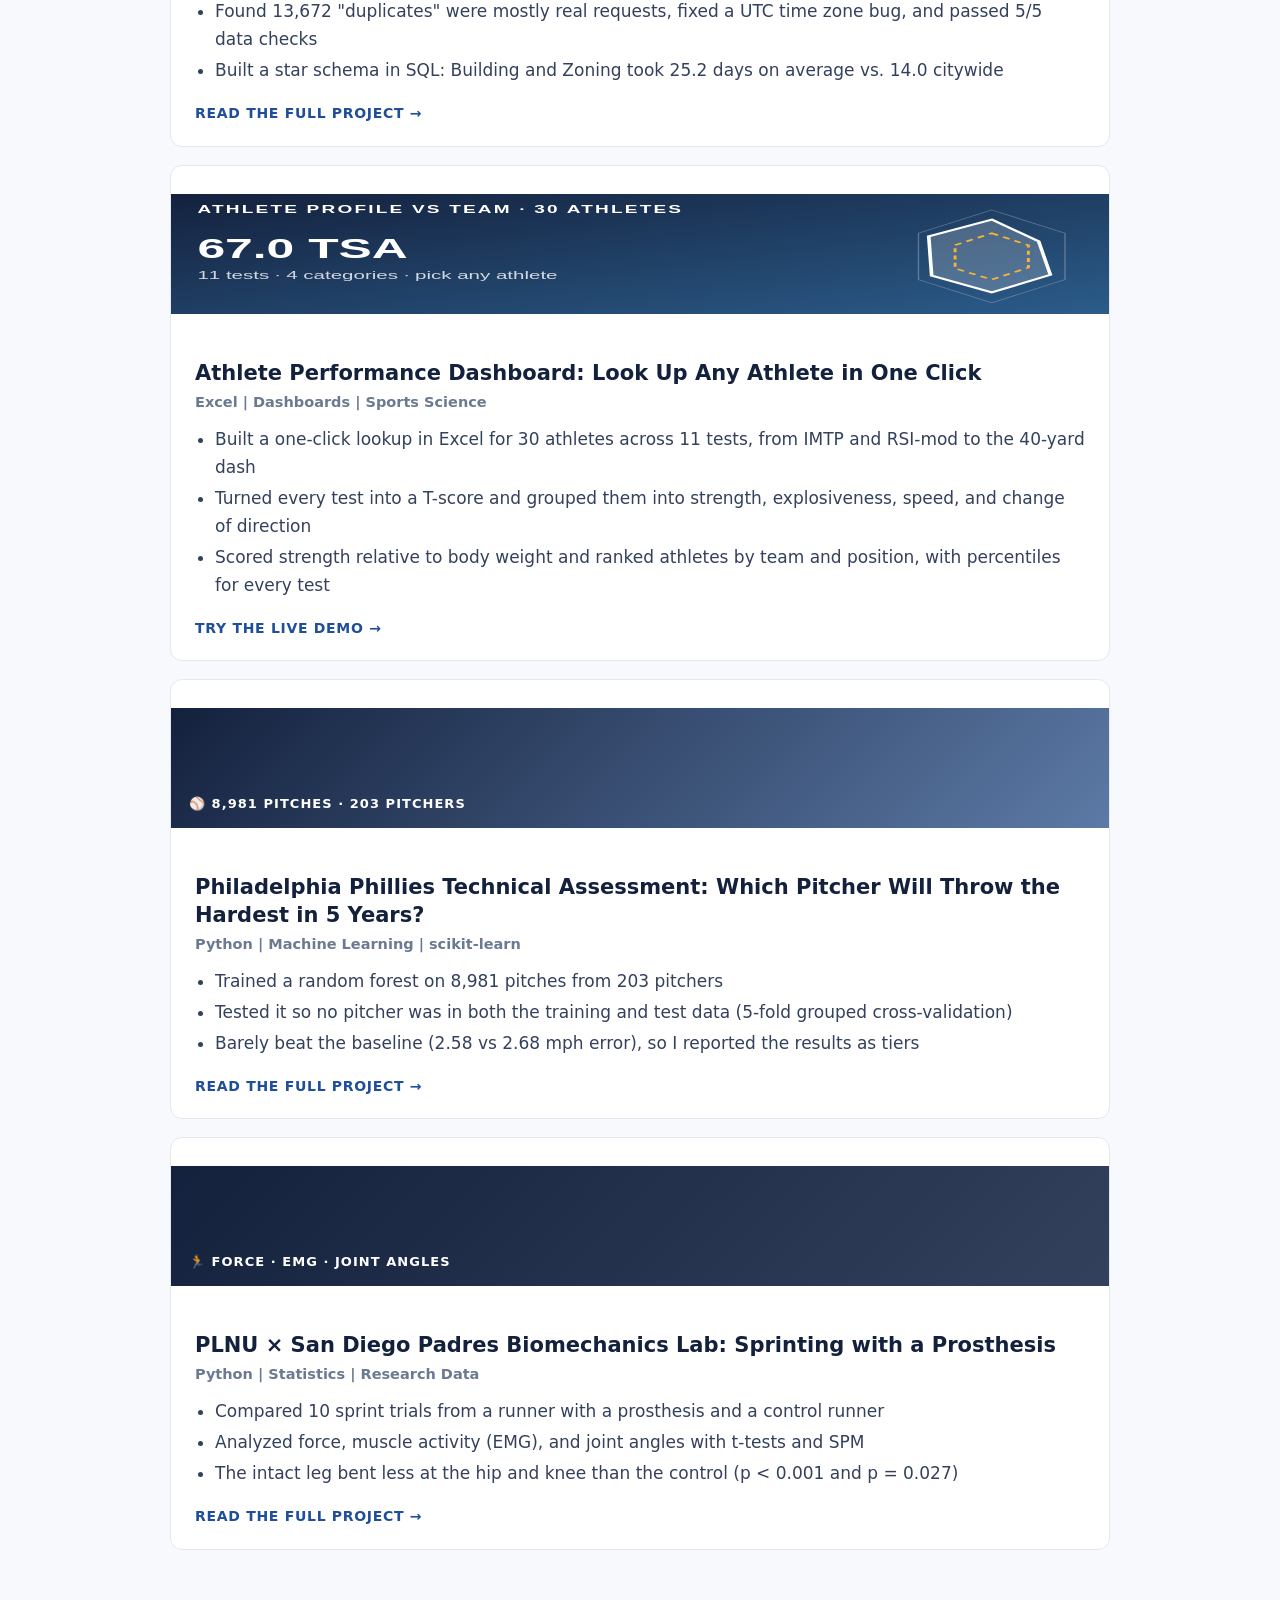
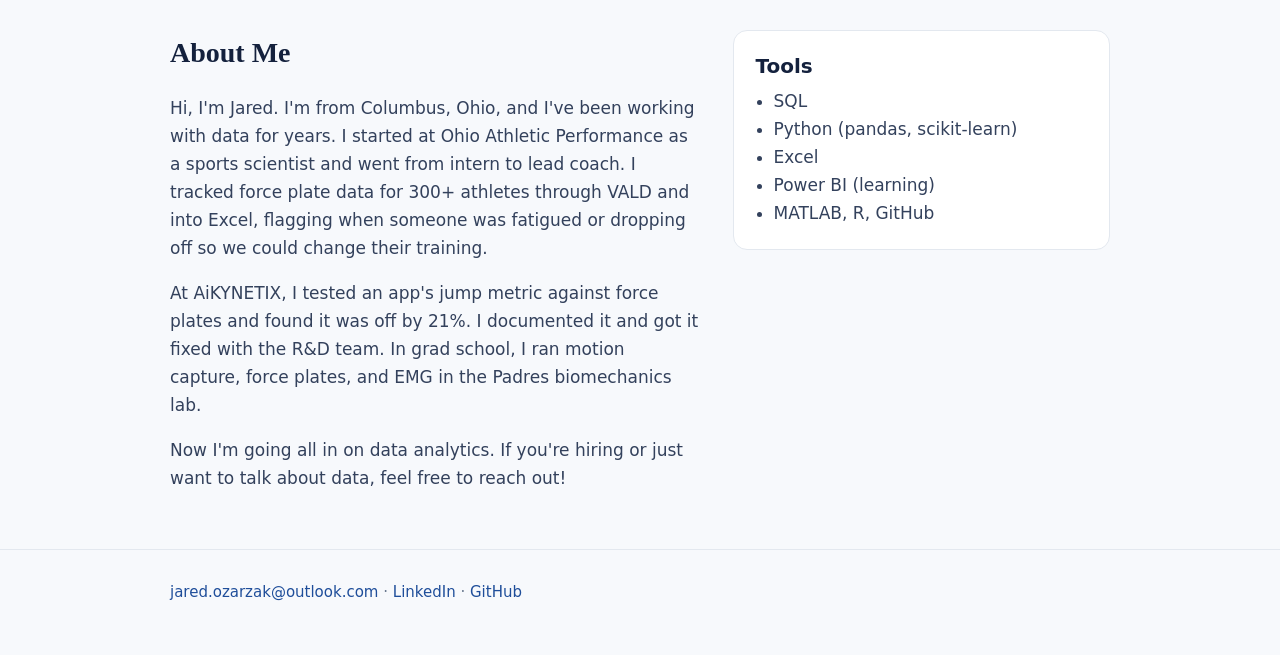
==== commit 3340f730: "Update index.html" ====
--- a/index.html
+++ b/index.html
@@ -21,9 +21,7 @@
 <a class="more" href="fda.html">Read the full project →</a></div>
 <div class="proj">
   <a href="healthcare-sql.html" aria-hidden="true" tabindex="-1">
-    <div class="pthumb pban" style="background:linear-gradient(135deg,#14213d,#187b72)">
-      <span>Hospital visits · Length of stay</span>
-    </div>
+    <svg class="pthumb" viewBox="0 0 640 150" preserveAspectRatio="none" role="img" aria-label="Total hospital days by specialty, top 5"><defs><linearGradient id="g187b72" x1="0" y1="0" x2="1" y2="1"><stop offset="0" stop-color="#14213d"/><stop offset="1" stop-color="#187b72"/></linearGradient></defs><rect width="640" height="150" fill="url(#g187b72)"/><line x1="360" y1="135" x2="622" y2="135" stroke="#fff" opacity=".35"/><rect x="372" y="40" width="36" height="95" rx="3" fill="#fff"/><rect x="424" y="88" width="36" height="47" rx="3" fill="#fff" opacity=".55"/><rect x="476" y="89" width="36" height="46" rx="3" fill="#fff" opacity=".55"/><rect x="528" y="108" width="36" height="27" rx="3" fill="#fff" opacity=".55"/><rect x="580" y="115" width="36" height="20" rx="3" fill="#fff" opacity=".55"/><text x="18" y="24" fill="#fff" font-size="13" font-weight="700" letter-spacing="1.5" font-family="Arial">TOTAL HOSPITAL DAYS BY SPECIALTY</text><text x="18" y="80" fill="#fff" font-size="34" font-weight="700" font-family="Arial">67,084 days</text><text x="18" y="106" fill="#fff" opacity=".8" font-size="14" font-family="Arial">Internal Medicine · #1 in visits and total days</text></svg>
   </a>
   <h3>Healthcare SQL Project: Hospital Visits by Specialty</h3>
   <div class="tools">MySQL | SQL | Healthcare Analytics</div>
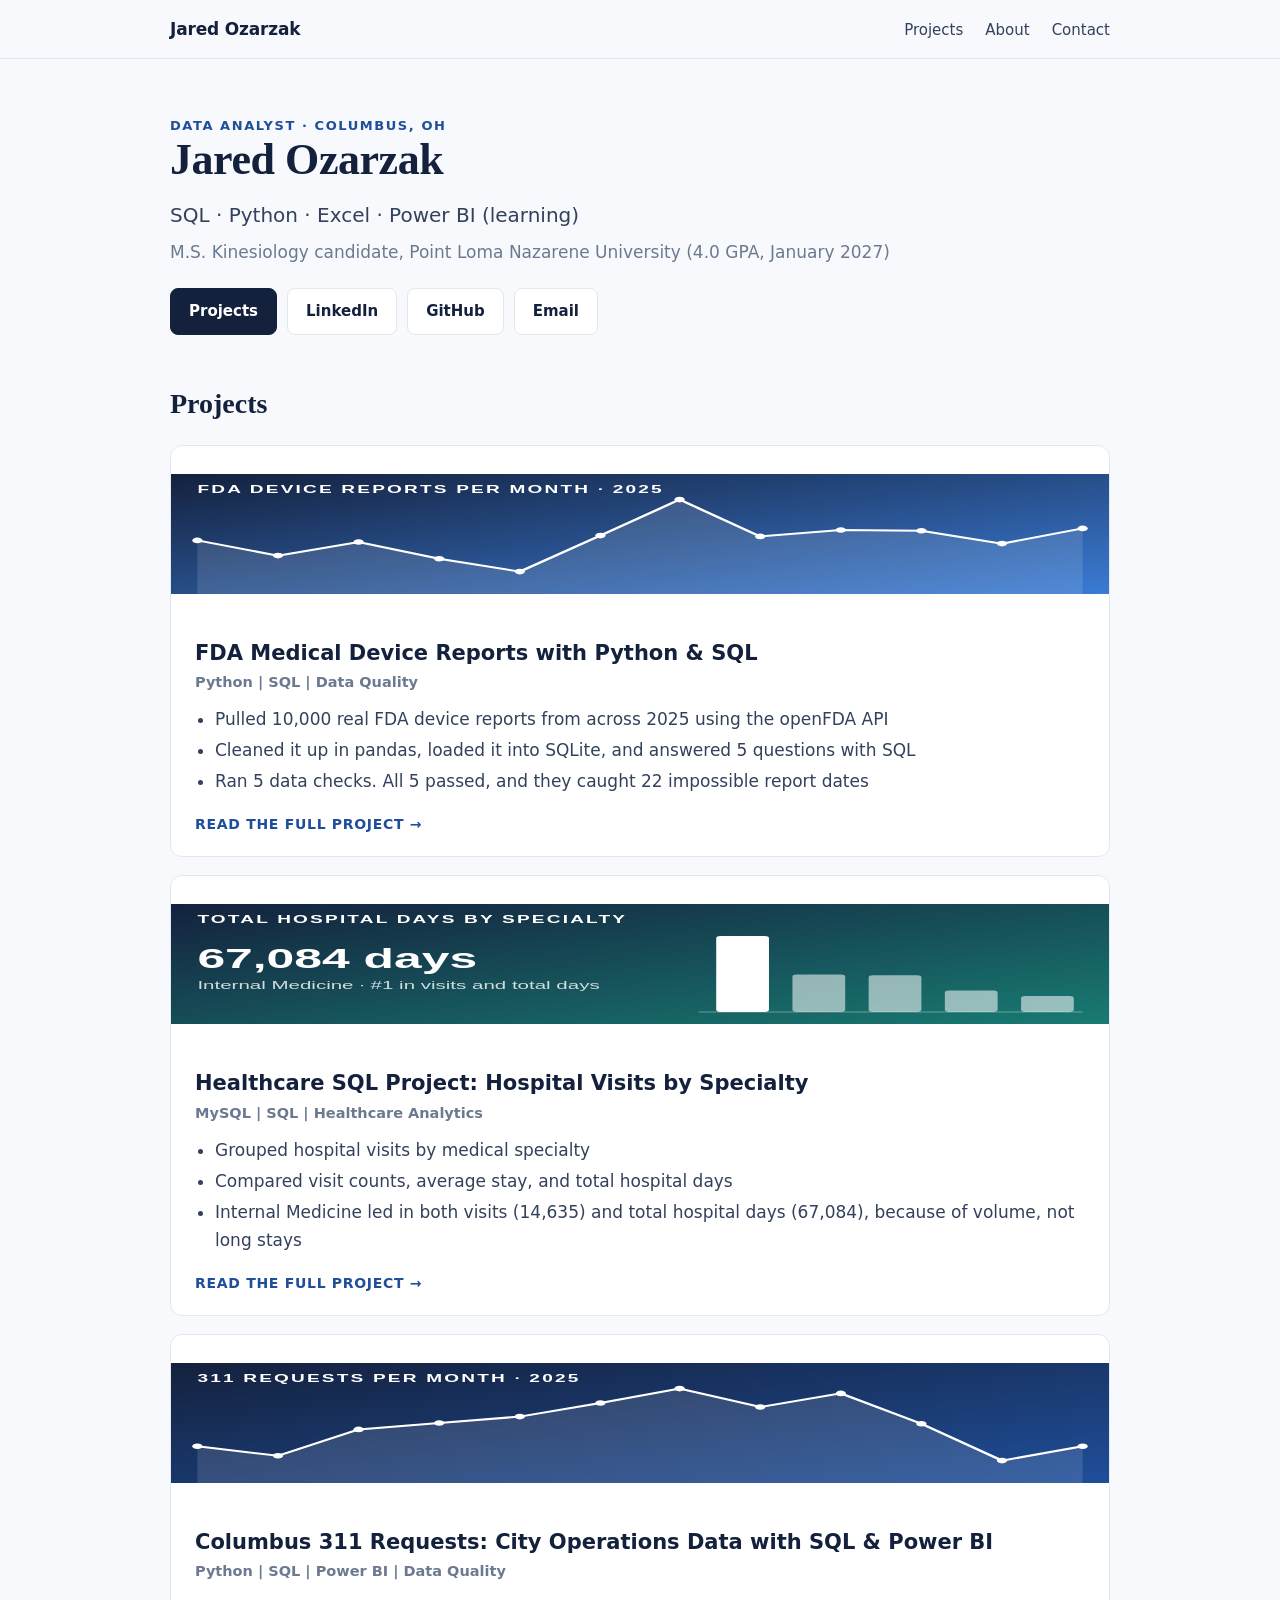
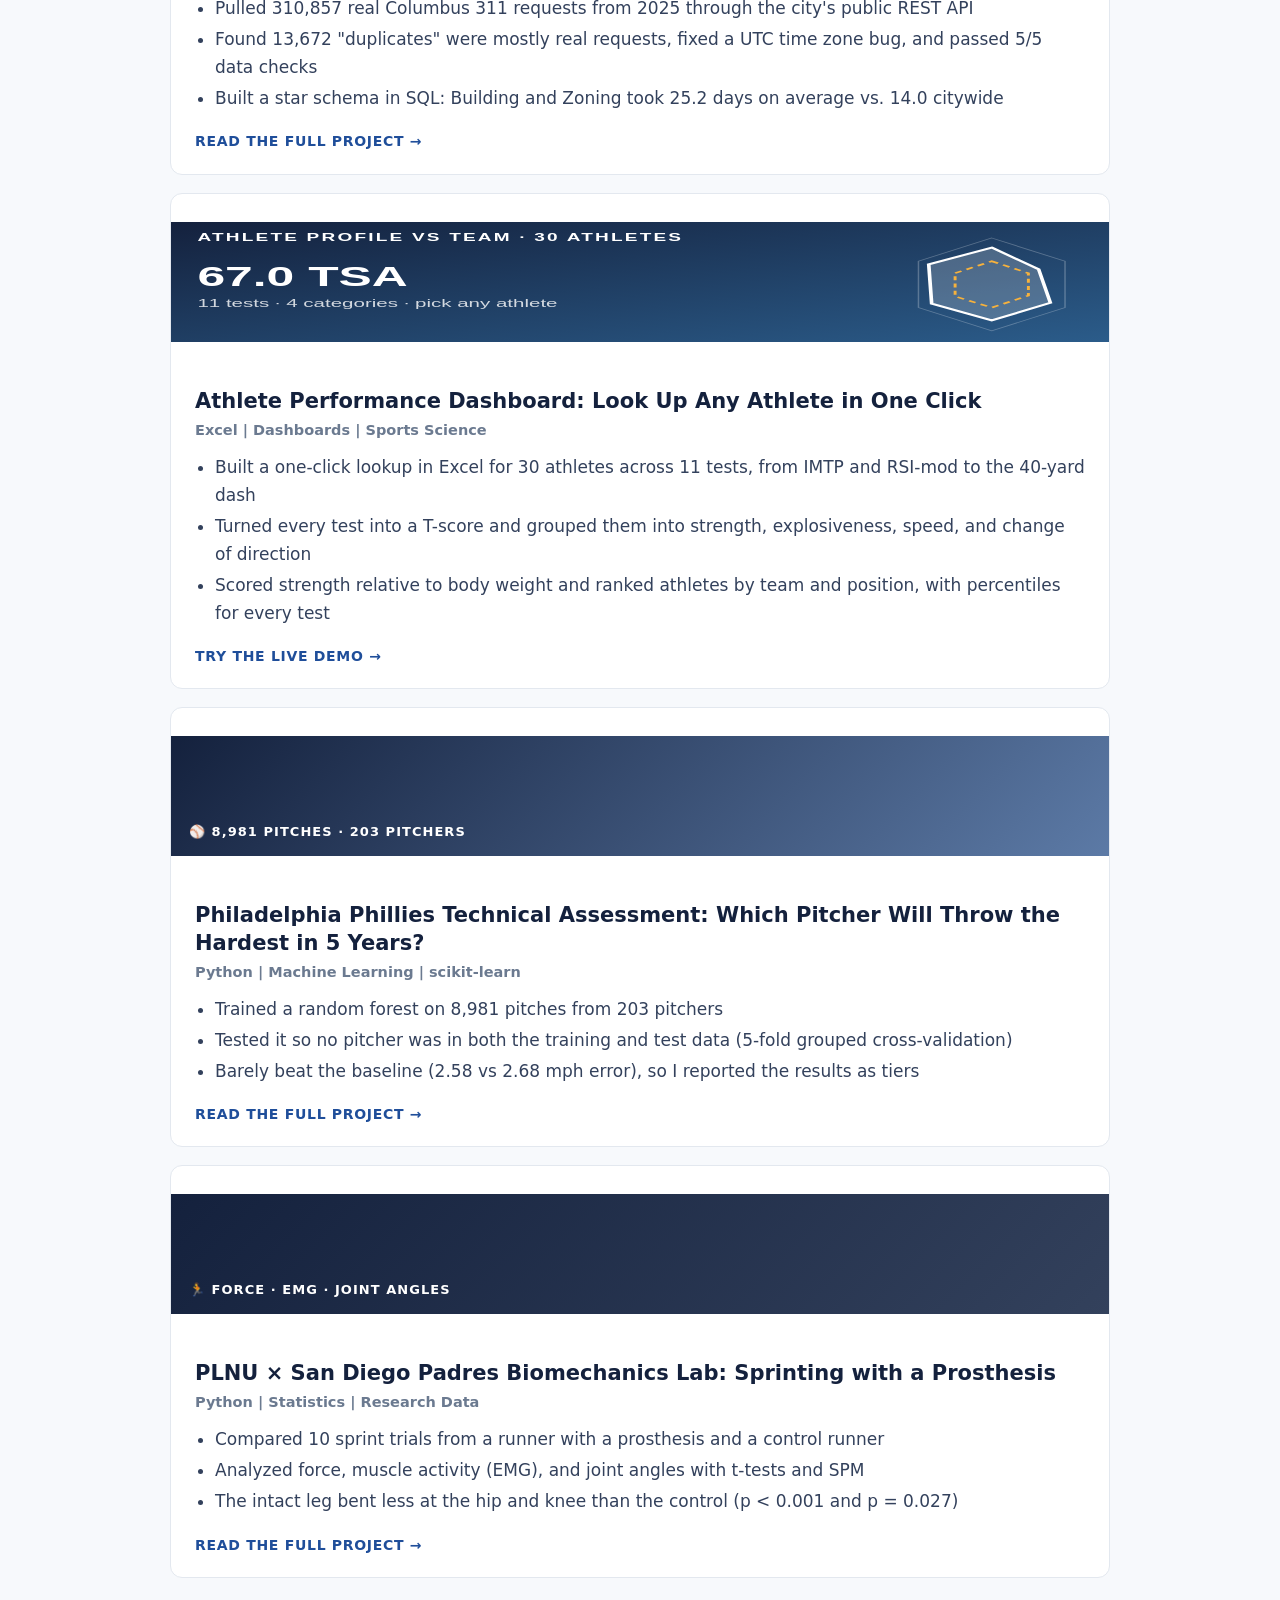
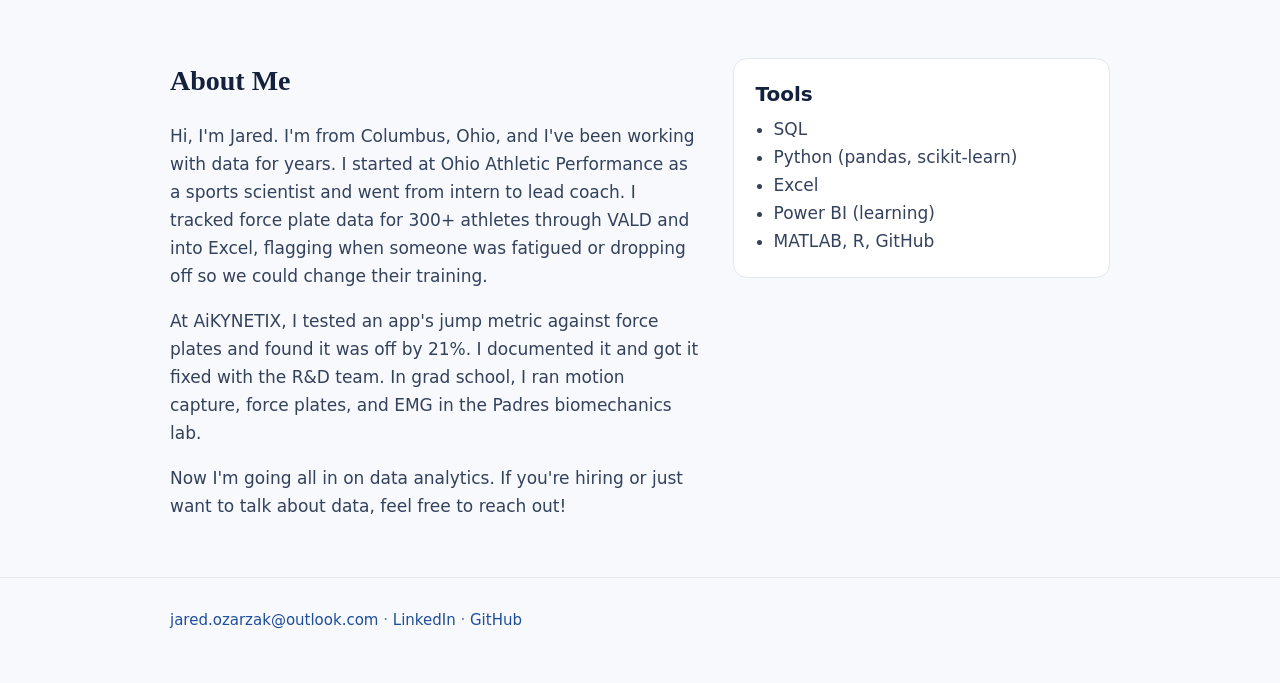
==== commit 24fd4700: "Update index.html" ====
--- a/index.html
+++ b/index.html
@@ -28,8 +28,7 @@
   <ul>
     <li>Grouped hospital visits by medical specialty</li>
     <li>Compared visit counts, average stay, and total hospital days</li>
-    <li>Internal Medicine led among known specialties with 14,635 visits</li>
-  </ul>
+    <li>Internal Medicine led in both visits (14,635) and total hospital days (67,084), because of volume, not long stays</li>  </ul>
   <a class="more" href="healthcare-sql.html">Read the full project →</a>
 </div>
 <div class="proj"><a href="311.html" aria-hidden="true" tabindex="-1"><svg class="pthumb" viewBox="0 0 640 150" preserveAspectRatio="none" role="img" aria-label="Monthly Columbus 311 requests, 2025"><defs><linearGradient id="g1f4e9a" x1="0" y1="0" x2="1" y2="1"><stop offset="0" stop-color="#14213d"/><stop offset="1" stop-color="#1f4e9a"/></linearGradient></defs><rect width="640" height="150" fill="url(#g1f4e9a)"/><path d="M18,104 L73,116 L128,83 L183,75 L238,67 L293,50 L347,32 L402,55 L457,38 L512,76 L567,122 L622,104 L622,150 L18,150 Z" fill="#fff" opacity=".12"/><path d="M18,104 L73,116 L128,83 L183,75 L238,67 L293,50 L347,32 L402,55 L457,38 L512,76 L567,122 L622,104" fill="none" stroke="#fff" stroke-width="2.5"/><circle cx="18" cy="104" r="3.5" fill="#fff"/><circle cx="73" cy="116" r="3.5" fill="#fff"/><circle cx="128" cy="83" r="3.5" fill="#fff"/><circle cx="183" cy="75" r="3.5" fill="#fff"/><circle cx="238" cy="67" r="3.5" fill="#fff"/><circle cx="293" cy="50" r="3.5" fill="#fff"/><circle cx="347" cy="32" r="3.5" fill="#fff"/><circle cx="402" cy="55" r="3.5" fill="#fff"/><circle cx="457" cy="38" r="3.5" fill="#fff"/><circle cx="512" cy="76" r="3.5" fill="#fff"/><circle cx="567" cy="122" r="3.5" fill="#fff"/><circle cx="622" cy="104" r="3.5" fill="#fff"/><text x="18" y="24" fill="#fff" font-size="13" font-weight="700" letter-spacing="1.5" font-family="Arial">311 REQUESTS PER MONTH · 2025</text></svg></a><h3>Columbus 311 Requests: City Operations Data with SQL &amp; Power BI</h3>
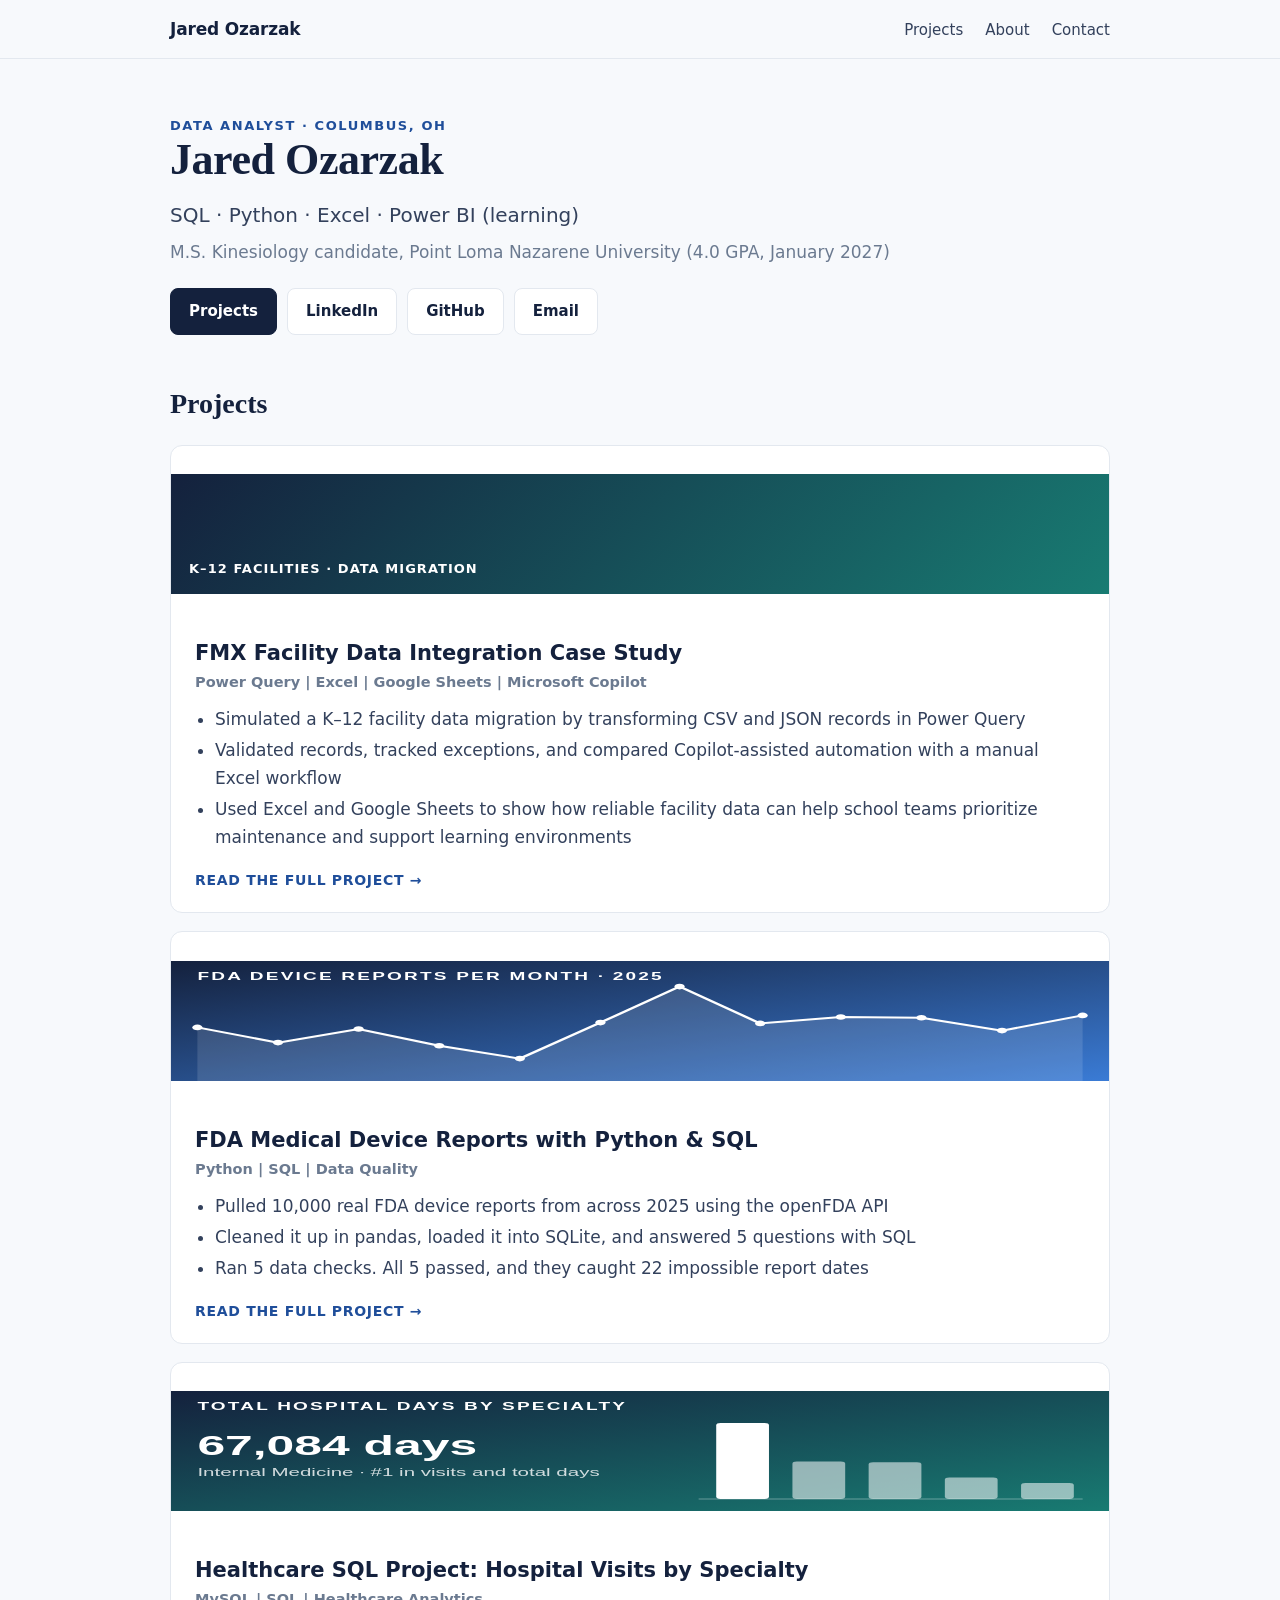
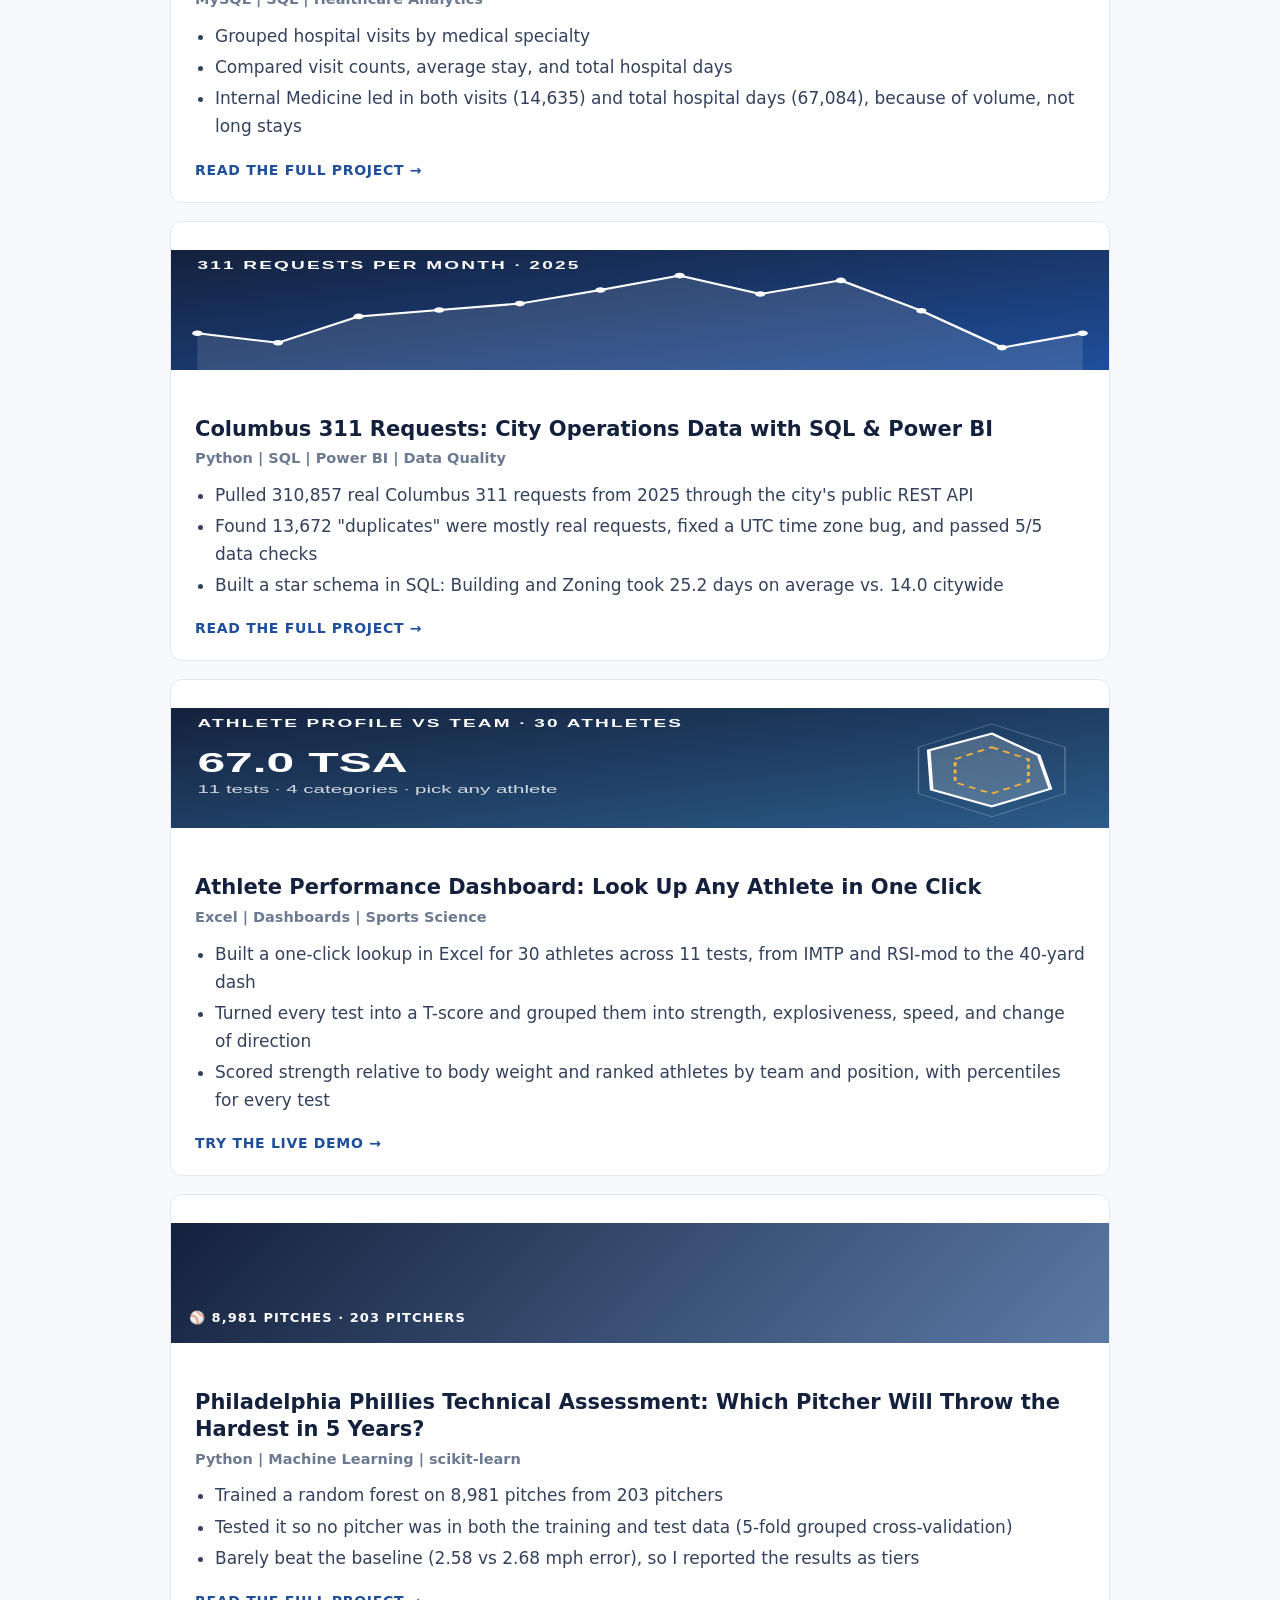
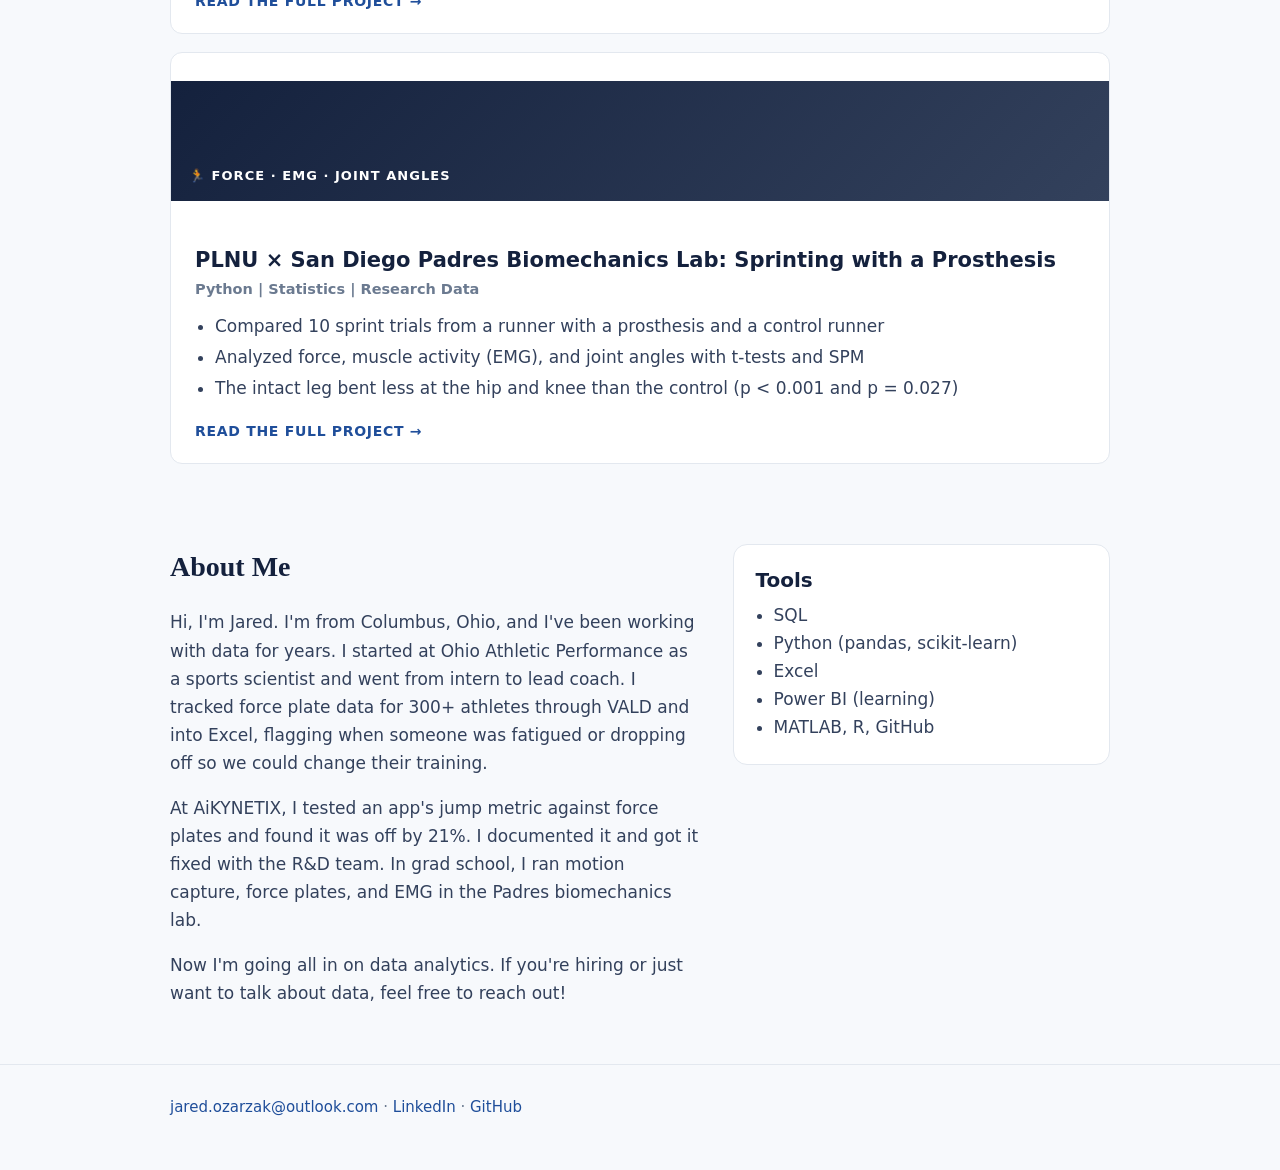
==== commit e31bc4f6: "Add FMX facility data integration case study" ====
--- a/index.html
+++ b/index.html
@@ -12,6 +12,18 @@
 </div></header>
 
 <section id="projects" style="padding-top:20px"><div class="wrap"><h2>Projects</h2><div class="plist">
+
+<div class="proj">
+  <a href="fmx.html" aria-hidden="true" tabindex="-1"><div class="pthumb pban" style="background:linear-gradient(135deg,#14213d,#187b72)"><span>K–12 facilities · Data migration</span></div></a>
+  <h3>FMX Facility Data Integration Case Study</h3>
+  <div class="tools">Power Query | Excel | Google Sheets | Microsoft Copilot</div>
+  <ul>
+    <li>Simulated a K–12 facility data migration by transforming CSV and JSON records in Power Query</li>
+    <li>Validated records, tracked exceptions, and compared Copilot-assisted automation with a manual Excel workflow</li>
+    <li>Used Excel and Google Sheets to show how reliable facility data can help school teams prioritize maintenance and support learning environments</li>
+  </ul>
+  <a class="more" href="fmx.html">Read the full project →</a>
+</div>
 
 <div class="proj"><a href="fda.html" aria-hidden="true" tabindex="-1"><svg class="pthumb" viewBox="0 0 640 150" preserveAspectRatio="none" role="img" aria-label="Monthly FDA device reports, 2025"><defs><linearGradient id="g3a7bd5" x1="0" y1="0" x2="1" y2="1"><stop offset="0" stop-color="#14213d"/><stop offset="1" stop-color="#3a7bd5"/></linearGradient></defs><rect width="640" height="150" fill="url(#g3a7bd5)"/><path d="M18,83 L73,102 L128,85 L183,106 L238,122 L293,77 L347,32 L402,78 L457,70 L512,71 L567,87 L622,68 L622,150 L18,150 Z" fill="#fff" opacity=".12"/><path d="M18,83 L73,102 L128,85 L183,106 L238,122 L293,77 L347,32 L402,78 L457,70 L512,71 L567,87 L622,68" fill="none" stroke="#fff" stroke-width="2.5"/><circle cx="18" cy="83" r="3.5" fill="#fff"/><circle cx="73" cy="102" r="3.5" fill="#fff"/><circle cx="128" cy="85" r="3.5" fill="#fff"/><circle cx="183" cy="106" r="3.5" fill="#fff"/><circle cx="238" cy="122" r="3.5" fill="#fff"/><circle cx="293" cy="77" r="3.5" fill="#fff"/><circle cx="347" cy="32" r="3.5" fill="#fff"/><circle cx="402" cy="78" r="3.5" fill="#fff"/><circle cx="457" cy="70" r="3.5" fill="#fff"/><circle cx="512" cy="71" r="3.5" fill="#fff"/><circle cx="567" cy="87" r="3.5" fill="#fff"/><circle cx="622" cy="68" r="3.5" fill="#fff"/><text x="18" y="24" fill="#fff" font-size="13" font-weight="700" letter-spacing="1.5" font-family="Arial">FDA DEVICE REPORTS PER MONTH · 2025</text></svg></a><h3>FDA Medical Device Reports with Python &amp; SQL</h3>
 <div class="tools">Python | SQL | Data Quality</div>
